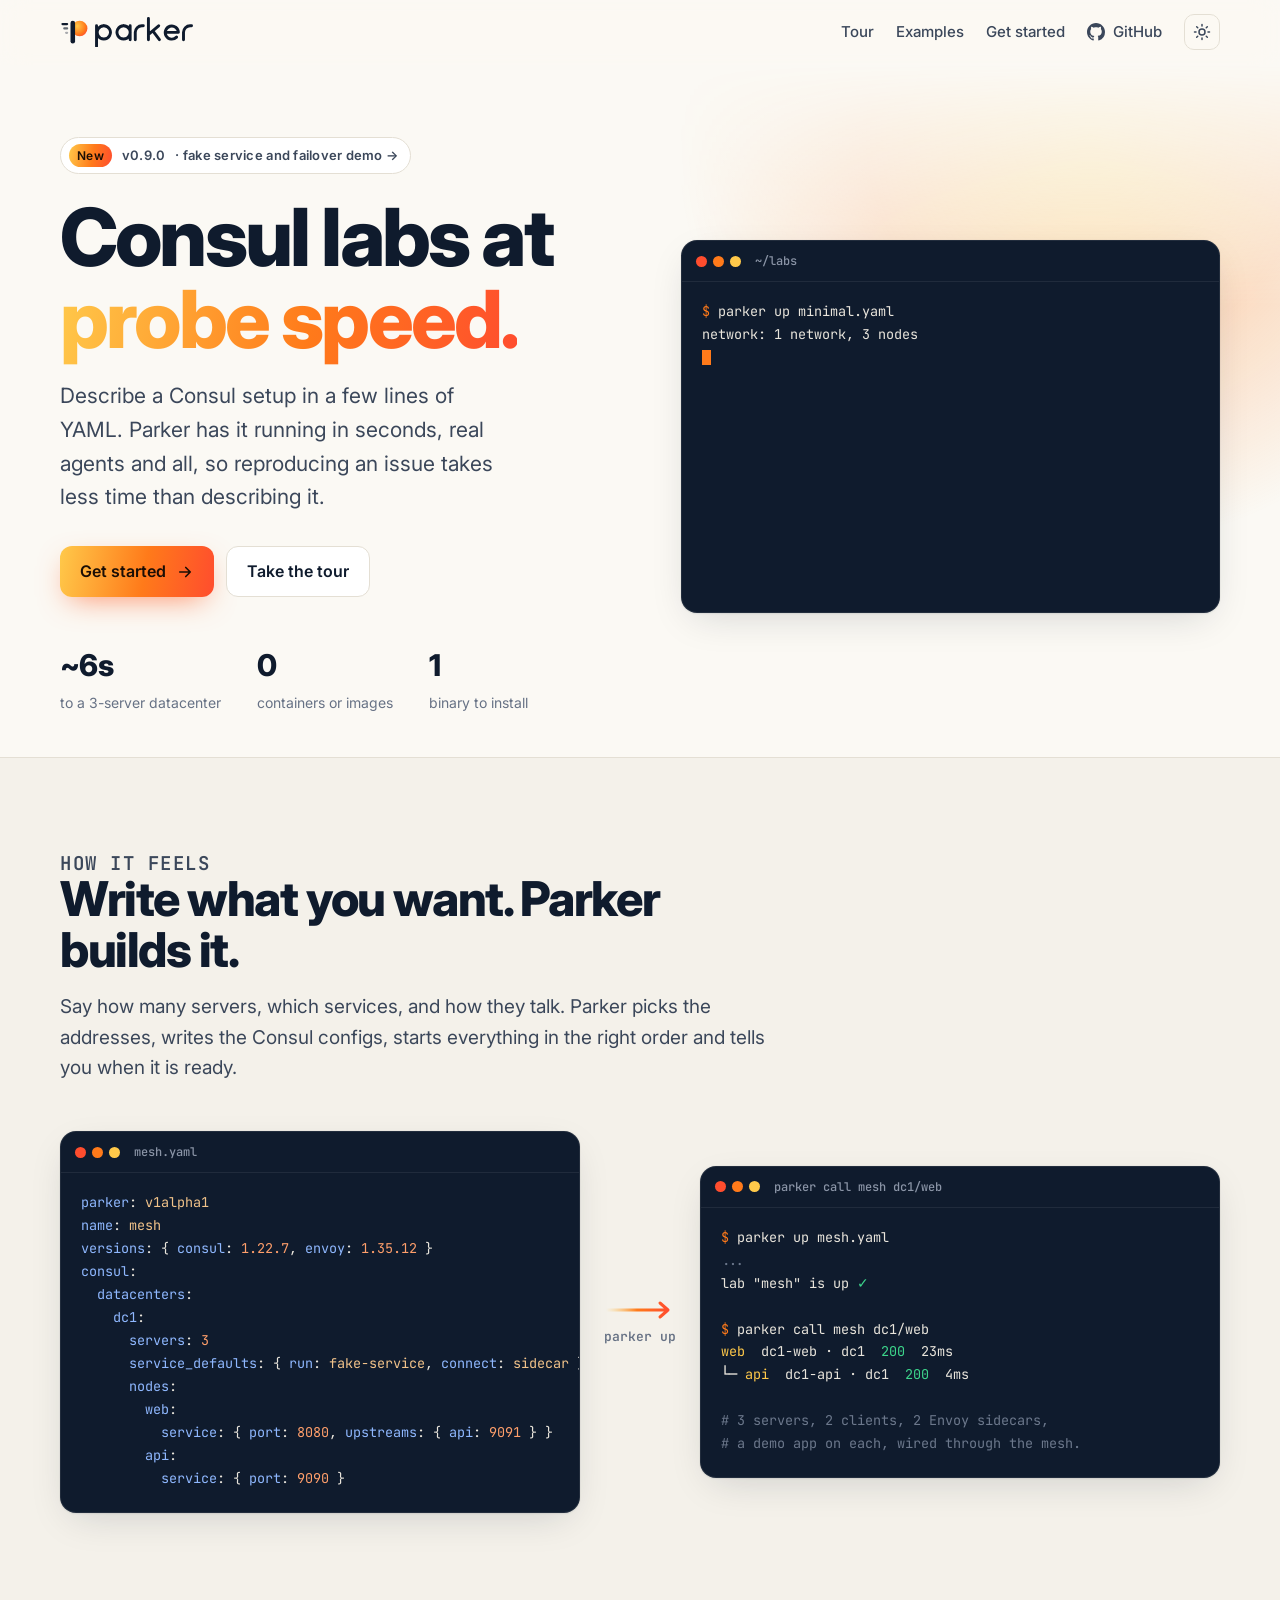
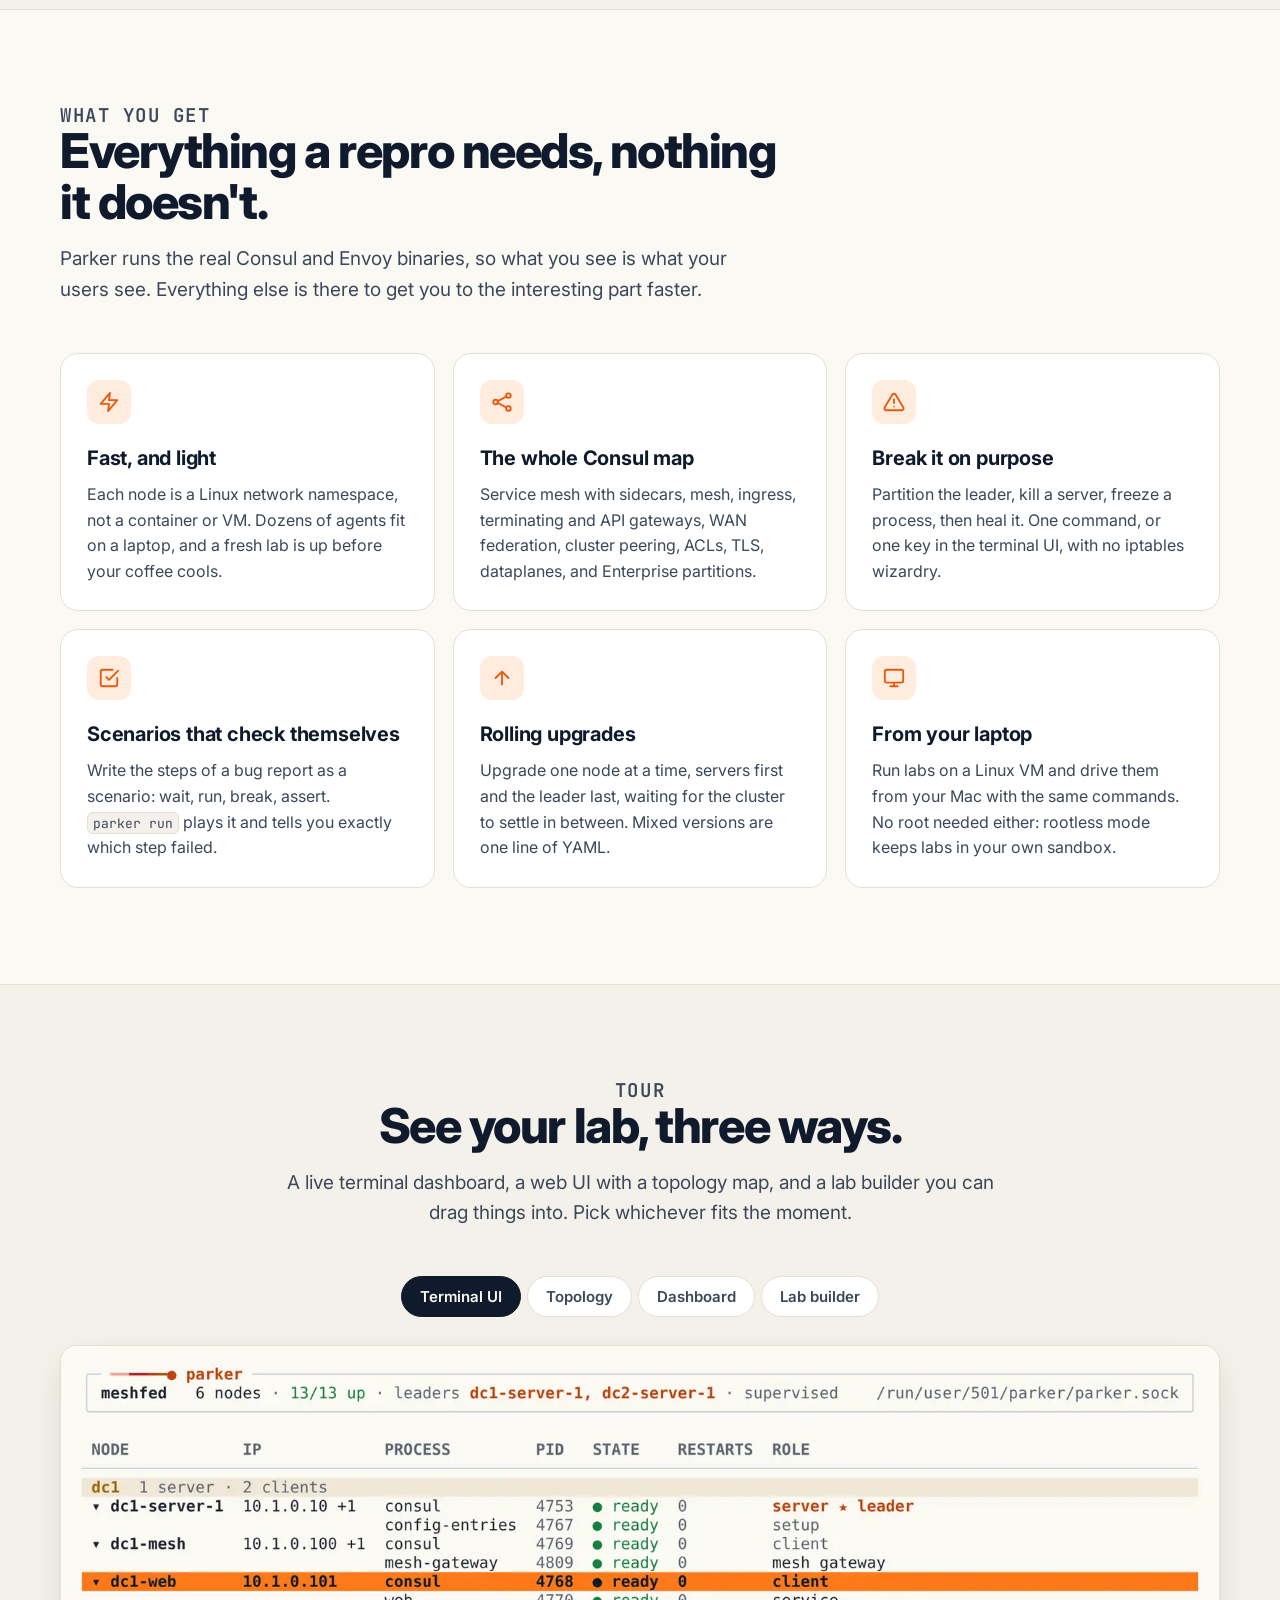
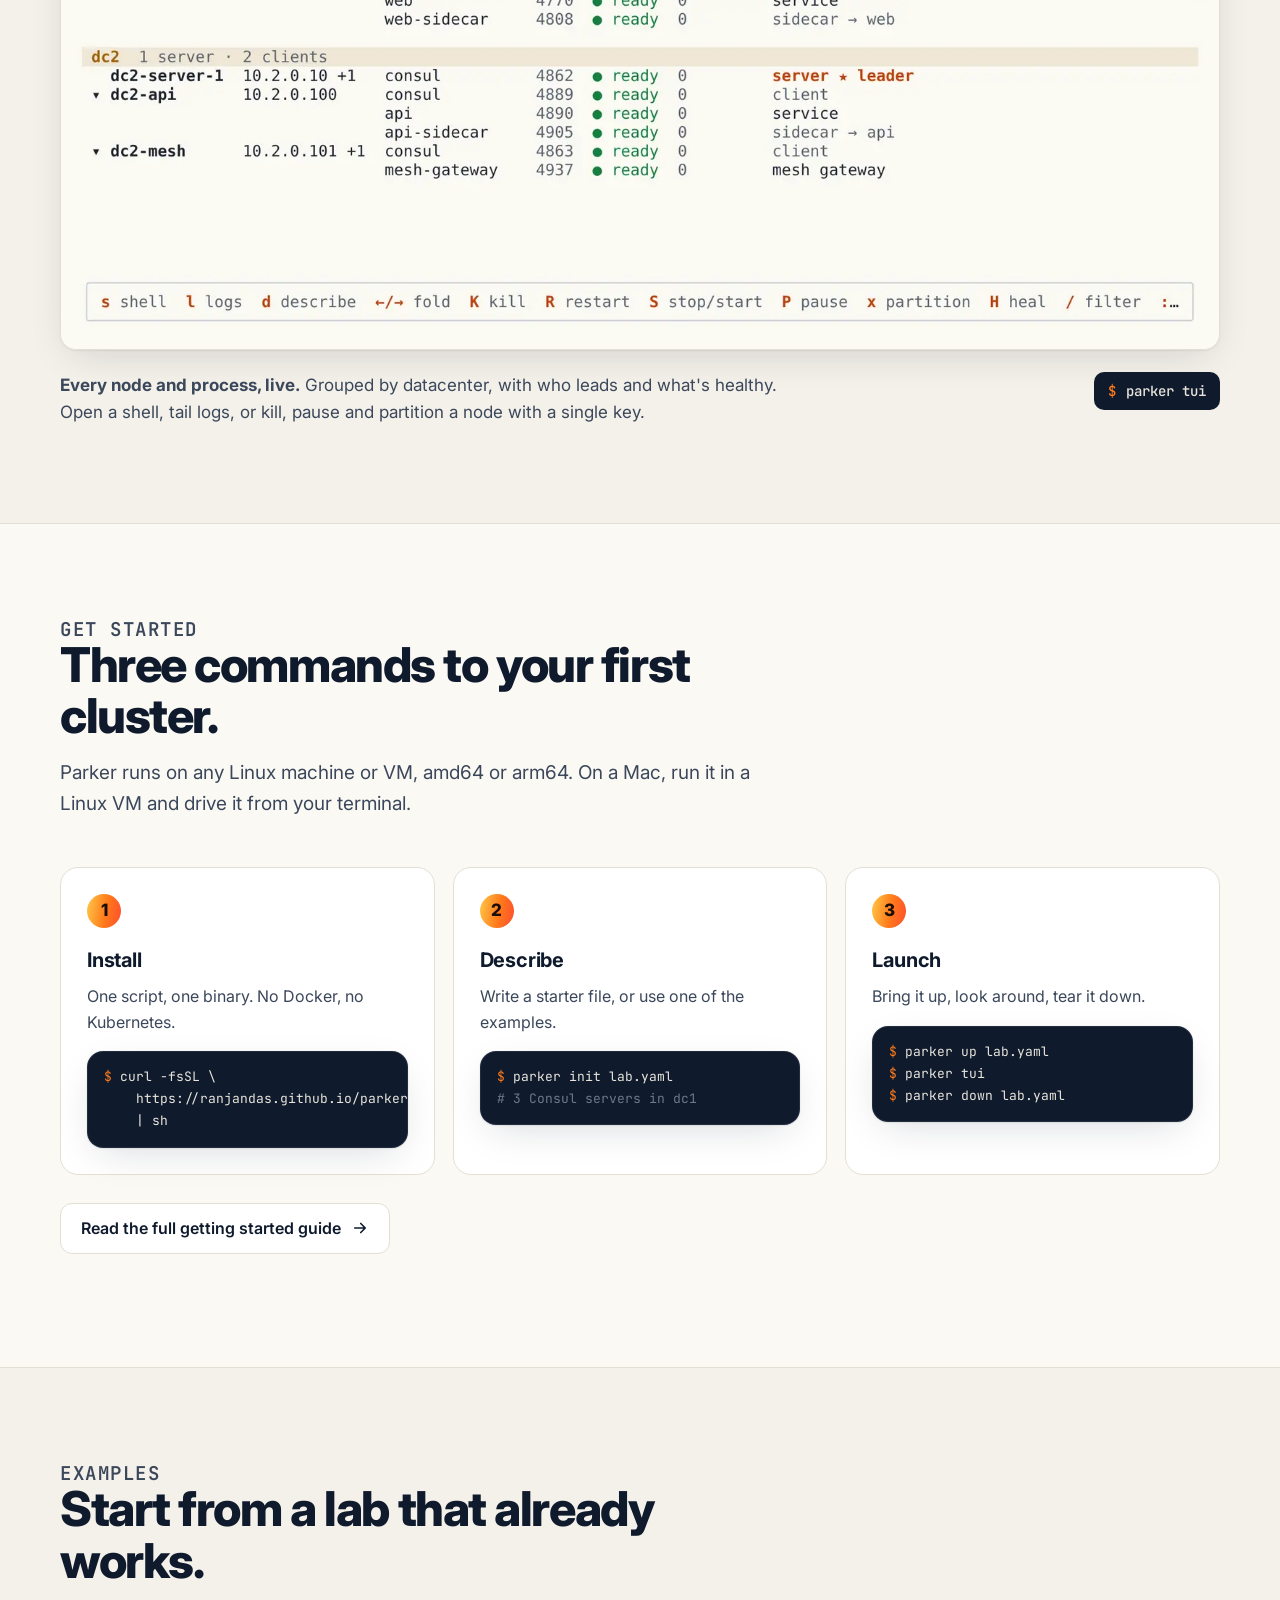
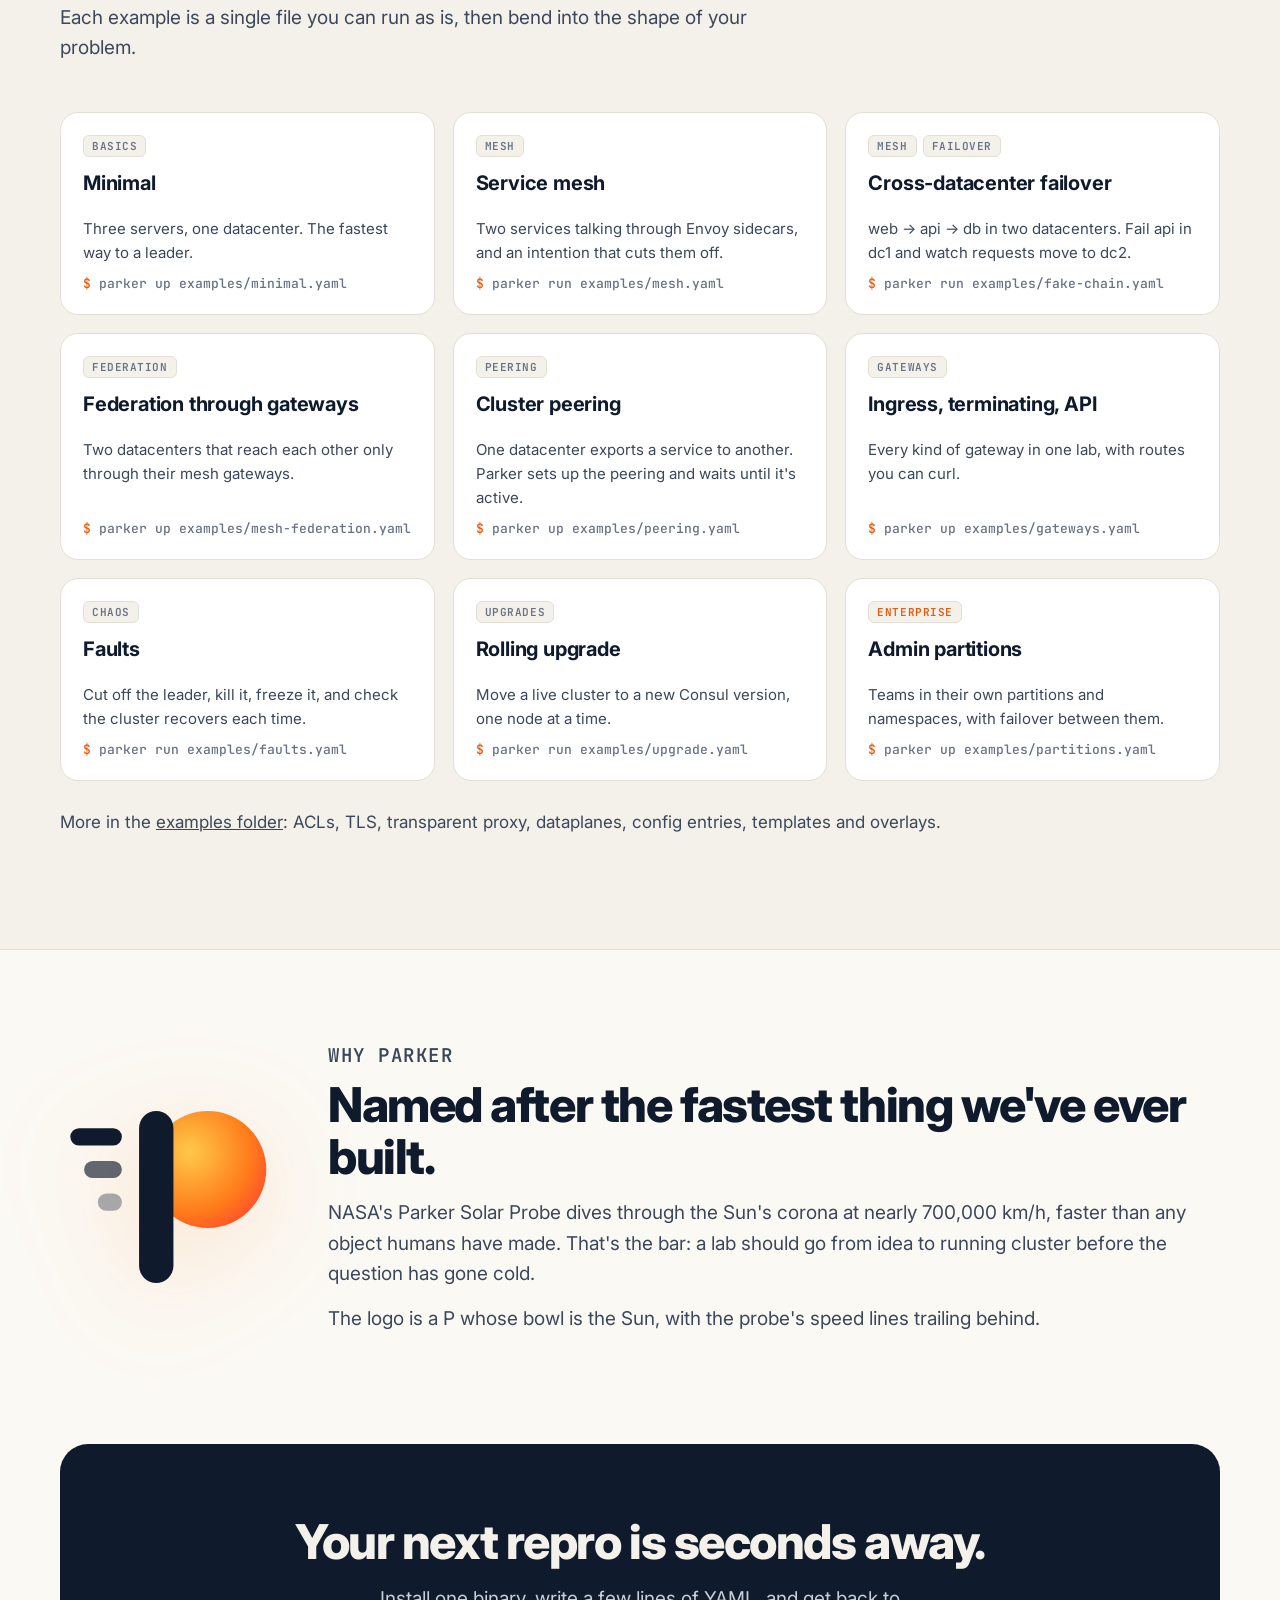
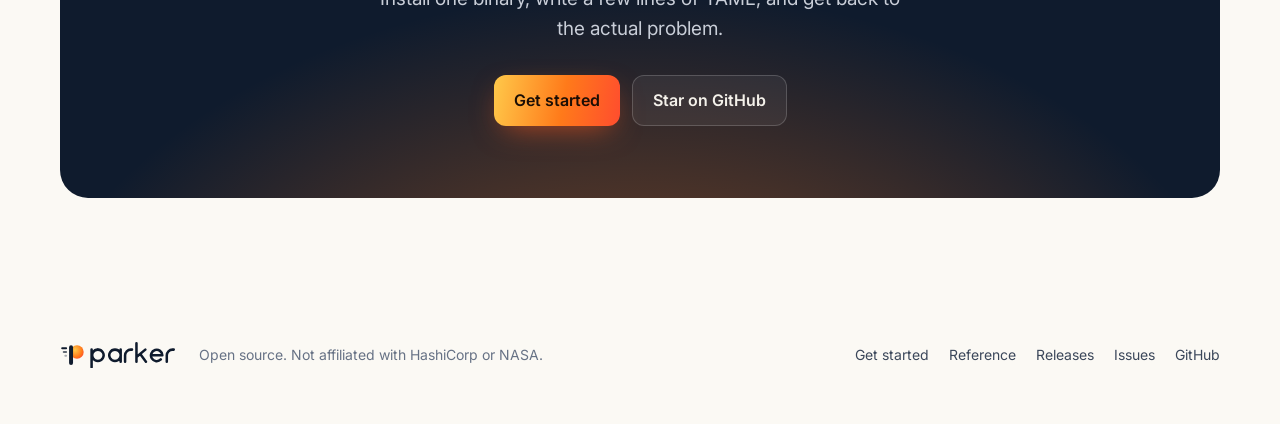
==== site/index.html @ 088e2bfc "Website on GitHub Pages, with an install script site/ is a static, user-facing website for ranjandas" ====
<!doctype html>
<html lang="en" class="no-js">
<head>
<meta charset="utf-8">
<meta name="viewport" content="width=device-width, initial-scale=1">
<title>Parker · Consul labs at probe speed</title>
<meta name="description" content="Parker turns a few lines of YAML into a running Consul cluster in seconds. No containers, no images: real Consul agents in Linux network namespaces.">
<meta name="theme-color" content="#0F1B2D">
<link rel="icon" href="assets/logo/favicon.svg" type="image/svg+xml">
<link rel="icon" href="assets/logo/favicon.ico" sizes="any">
<link rel="apple-touch-icon" href="assets/logo/parker-icon-180.png">
<meta property="og:title" content="Parker · Consul labs at probe speed">
<meta property="og:description" content="A few lines of YAML to a running Consul cluster in seconds. Break it, script it, look inside it.">
<meta property="og:image" content="https://ranjandas.github.io/parker/assets/og.png">
<meta property="og:url" content="https://ranjandas.github.io/parker/">
<meta name="twitter:card" content="summary_large_image">
<script>try{var t=localStorage.getItem('parker-theme');if(t)document.documentElement.dataset.theme=t}catch(e){}</script>
<link rel="preconnect" href="https://fonts.googleapis.com">
<link rel="preconnect" href="https://fonts.gstatic.com" crossorigin>
<link rel="stylesheet" href="https://fonts.googleapis.com/css2?family=Inter:wght@400;500;600;700;800&family=JetBrains+Mono:wght@400;500;600&display=swap">
<link rel="stylesheet" href="assets/style.css">
</head>
<body>

<header class="nav">
  <div class="wrap">
    <a class="brand" href="./" aria-label="Parker home">
      <img class="logo-light" src="assets/logo/parker-logo-light.svg" alt="Parker" width="120" height="30">
      <img class="logo-dark" src="assets/logo/parker-logo-dark.svg" alt="" width="120" height="30">
    </a>
    <nav class="nav-links" aria-label="Main">
      <a class="hide-sm" href="#tour">Tour</a>
      <a class="hide-sm" href="#examples">Examples</a>
      <a href="start.html">Get started</a>
      <a class="gh-link" href="https://github.com/Ranjandas/parker" aria-label="Parker on GitHub">
        <svg viewBox="0 0 16 16" fill="currentColor" aria-hidden="true"><path d="M8 0C3.58 0 0 3.58 0 8c0 3.54 2.29 6.53 5.47 7.59.4.07.55-.17.55-.38 0-.19-.01-.82-.01-1.49-2.01.37-2.53-.49-2.69-.94-.09-.23-.48-.94-.82-1.13-.28-.15-.68-.52-.01-.53.63-.01 1.08.58 1.23.82.72 1.21 1.87.87 2.33.66.07-.52.28-.87.51-1.07-1.78-.2-3.64-.89-3.64-3.95 0-.87.31-1.59.82-2.15-.08-.2-.36-1.02.08-2.12 0 0 .67-.21 2.2.82.64-.18 1.32-.27 2-.27.68 0 1.36.09 2 .27 1.53-1.04 2.2-.82 2.2-.82.44 1.1.16 1.92.08 2.12.51.56.82 1.27.82 2.15 0 3.07-1.87 3.75-3.65 3.95.29.25.54.73.54 1.48 0 1.07-.01 1.93-.01 2.2 0 .21.15.46.55.38A8.013 8.013 0 0016 8c0-4.42-3.58-8-8-8z"/></svg>
        <span class="hide-sm">GitHub</span>
      </a>
      <button class="icon-btn" id="theme" type="button" aria-label="Switch light or dark theme">
        <svg viewBox="0 0 24 24" fill="none" stroke="currentColor" stroke-width="2" stroke-linecap="round" aria-hidden="true"><circle cx="12" cy="12" r="4"/><path d="M12 2v2M12 20v2M4.9 4.9l1.4 1.4M17.7 17.7l1.4 1.4M2 12h2M20 12h2M4.9 19.1l1.4-1.4M17.7 6.3l1.4-1.4"/></svg>
      </button>
    </nav>
  </div>
</header>

<main>
  <!-- ============ hero ============ -->
  <section class="hero">
    <div class="speed" aria-hidden="true"><i></i><i></i><i></i><i></i></div>
    <div class="wrap hero-grid">
      <div>
        <a class="eyebrow" href="https://github.com/Ranjandas/parker/releases/latest">
          <span class="pill">New</span> <span data-version="tag">v0.9.0</span> · fake service and failover demo →
        </a>
        <h1>Consul labs at <span class="sun-text">probe&nbsp;speed.</span></h1>
        <p class="lede">Describe a Consul setup in a few lines of YAML. Parker has it running in seconds, real agents and all, so reproducing an issue takes less time than describing it.</p>
        <div class="cta">
          <a class="btn btn-sun" href="start.html">Get started
            <svg viewBox="0 0 24 24" fill="none" stroke="currentColor" stroke-width="2.2" stroke-linecap="round" stroke-linejoin="round" aria-hidden="true"><path d="M5 12h14M13 6l6 6-6 6"/></svg>
          </a>
          <a class="btn" href="#tour">Take the tour</a>
        </div>
        <div class="stats">
          <div class="stat"><b>~6s</b><span>to a 3-server datacenter</span></div>
          <div class="stat"><b>0</b><span>containers or images</span></div>
          <div class="stat"><b>1</b><span>binary to install</span></div>
        </div>
      </div>
      <div class="term hero-term" id="hero-term" role="img" aria-label="A terminal: parker up brings a three-server Consul datacenter up in 5.6 seconds, then consul members lists the three servers as alive.">
        <div class="term-bar"><span class="dots"><i></i><i></i><i></i></span>~/labs</div>
        <pre><span class="p">$ </span><span class="cursor"></span></pre>
      </div>
    </div>
  </section>

  <!-- ============ yaml -> cluster ============ -->
  <section class="section-alt" id="how">
    <div class="wrap">
      <div class="section-head reveal">
        <p class="kicker">How it feels</p>
        <h2>Write what you want. Parker builds it.</h2>
        <p>Say how many servers, which services, and how they talk. Parker picks the addresses, writes the Consul configs, starts everything in the right order and tells you when it is ready.</p>
      </div>
      <div class="flow reveal">
        <div class="term">
          <div class="term-bar"><span class="dots"><i></i><i></i><i></i></span>mesh.yaml</div>
<pre><span class="k">parker</span>: <span class="s">v1alpha1</span>
<span class="k">name</span>: <span class="s">mesh</span>
<span class="k">versions</span>: { <span class="k">consul</span>: <span class="n">1.22.7</span>, <span class="k">envoy</span>: <span class="n">1.35.12</span> }
<span class="k">consul</span>:
  <span class="k">datacenters</span>:
    <span class="k">dc1</span>:
      <span class="k">servers</span>: <span class="n">3</span>
      <span class="k">service_defaults</span>: { <span class="k">run</span>: <span class="s">fake-service</span>, <span class="k">connect</span>: <span class="s">sidecar</span> }
      <span class="k">nodes</span>:
        <span class="k">web</span>:
          <span class="k">service</span>: { <span class="k">port</span>: <span class="n">8080</span>, <span class="k">upstreams</span>: { <span class="k">api</span>: <span class="n">9091</span> } }
        <span class="k">api</span>:
          <span class="k">service</span>: { <span class="k">port</span>: <span class="n">9090</span> }</pre>
        </div>
        <div class="arrow" aria-hidden="true">
          <svg viewBox="0 0 72 24" fill="none"><defs><linearGradient id="g" x1="0" x2="1"><stop offset="0" stop-color="#FFC94A" stop-opacity="0"/><stop offset=".5" stop-color="#FF7A1A"/><stop offset="1" stop-color="#FF4D2E"/></linearGradient></defs><path d="M2 12h62M56 5l8 7-8 7" stroke="url(#g)" stroke-width="3" stroke-linecap="round" stroke-linejoin="round"/></svg>
          parker up
        </div>
        <div class="term">
          <div class="term-bar"><span class="dots"><i></i><i></i><i></i></span>parker call mesh dc1/web</div>
<pre><span class="p">$ </span>parker up mesh.yaml
<span class="c">...</span>
lab "mesh" is up <span class="ok">✓</span>

<span class="p">$ </span>parker call mesh dc1/web
<span class="hl">web</span>  dc1-web · dc1  <span class="ok">200</span>  23ms
└─ <span class="hl">api</span>  dc1-api · dc1  <span class="ok">200</span>  4ms

<span class="c"># 3 servers, 2 clients, 2 Envoy sidecars,</span>
<span class="c"># a demo app on each, wired through the mesh.</span></pre>
        </div>
      </div>
    </div>
  </section>

  <!-- ============ features ============ -->
  <section id="features">
    <div class="wrap">
      <div class="section-head reveal">
        <p class="kicker">What you get</p>
        <h2>Everything a repro needs, nothing it doesn't.</h2>
        <p>Parker runs the real Consul and Envoy binaries, so what you see is what your users see. Everything else is there to get you to the interesting part faster.</p>
      </div>
      <div class="features">
        <div class="card reveal">
          <div class="ico"><svg viewBox="0 0 24 24" fill="none" stroke="currentColor" stroke-width="2" stroke-linecap="round" stroke-linejoin="round"><path d="M13 2 3 14h9l-1 8 10-12h-9l1-8z"/></svg></div>
          <h3>Fast, and light</h3>
          <p>Each node is a Linux network namespace, not a container or VM. Dozens of agents fit on a laptop, and a fresh lab is up before your coffee cools.</p>
        </div>
        <div class="card reveal">
          <div class="ico"><svg viewBox="0 0 24 24" fill="none" stroke="currentColor" stroke-width="2" stroke-linecap="round" stroke-linejoin="round"><circle cx="5" cy="12" r="2.5"/><circle cx="19" cy="5" r="2.5"/><circle cx="19" cy="19" r="2.5"/><path d="M7.3 11 16.7 6M7.3 13l9.4 5"/></svg></div>
          <h3>The whole Consul map</h3>
          <p>Service mesh with sidecars, mesh, ingress, terminating and API gateways, WAN federation, cluster peering, ACLs, TLS, dataplanes, and Enterprise partitions.</p>
        </div>
        <div class="card reveal">
          <div class="ico"><svg viewBox="0 0 24 24" fill="none" stroke="currentColor" stroke-width="2" stroke-linecap="round" stroke-linejoin="round"><path d="M10.3 3.9 1.8 18a2 2 0 0 0 1.7 3h17a2 2 0 0 0 1.7-3L13.7 3.9a2 2 0 0 0-3.4 0zM12 9v4M12 17h.01"/></svg></div>
          <h3>Break it on purpose</h3>
          <p>Partition the leader, kill a server, freeze a process, then heal it. One command, or one key in the terminal UI, with no iptables wizardry.</p>
        </div>
        <div class="card reveal">
          <div class="ico"><svg viewBox="0 0 24 24" fill="none" stroke="currentColor" stroke-width="2" stroke-linecap="round" stroke-linejoin="round"><path d="M9 11l3 3L22 4"/><path d="M21 12v7a2 2 0 0 1-2 2H5a2 2 0 0 1-2-2V5a2 2 0 0 1 2-2h11"/></svg></div>
          <h3>Scenarios that check themselves</h3>
          <p>Write the steps of a bug report as a scenario: wait, run, break, assert. <code>parker run</code> plays it and tells you exactly which step failed.</p>
        </div>
        <div class="card reveal">
          <div class="ico"><svg viewBox="0 0 24 24" fill="none" stroke="currentColor" stroke-width="2" stroke-linecap="round" stroke-linejoin="round"><path d="M12 19V5M5 12l7-7 7 7"/></svg></div>
          <h3>Rolling upgrades</h3>
          <p>Upgrade one node at a time, servers first and the leader last, waiting for the cluster to settle in between. Mixed versions are one line of YAML.</p>
        </div>
        <div class="card reveal">
          <div class="ico"><svg viewBox="0 0 24 24" fill="none" stroke="currentColor" stroke-width="2" stroke-linecap="round" stroke-linejoin="round"><rect x="2" y="3" width="20" height="14" rx="2"/><path d="M8 21h8M12 17v4"/></svg></div>
          <h3>From your laptop</h3>
          <p>Run labs on a Linux VM and drive them from your Mac with the same commands. No root needed either: rootless mode keeps labs in your own sandbox.</p>
        </div>
      </div>
    </div>
  </section>

  <!-- ============ tour ============ -->
  <section class="section-alt" id="tour">
    <div class="wrap">
      <div class="section-head center reveal">
        <p class="kicker">Tour</p>
        <h2>See your lab, three ways.</h2>
        <p>A live terminal dashboard, a web UI with a topology map, and a lab builder you can drag things into. Pick whichever fits the moment.</p>
      </div>
      <div class="tabs" role="tablist" aria-label="Parker interfaces">
        <button class="tab" role="tab" id="t-tui" aria-controls="p-tui" aria-selected="true">Terminal UI</button>
        <button class="tab" role="tab" id="t-topo" aria-controls="p-topo" aria-selected="false" tabindex="-1">Topology</button>
        <button class="tab" role="tab" id="t-dash" aria-controls="p-dash" aria-selected="false" tabindex="-1">Dashboard</button>
        <button class="tab" role="tab" id="t-build" aria-controls="p-build" aria-selected="false" tabindex="-1">Lab builder</button>
      </div>

      <div class="shot-panel" id="p-tui" role="tabpanel" aria-labelledby="t-tui">
        <div class="shot theme-swap">
          <img class="on-light" src="assets/img/tui-light.webp" alt="Parker's terminal UI listing two datacenters, every node and process ready, with the leaders marked" width="1600" height="833" loading="lazy">
          <img class="on-dark" src="assets/img/tui-dark.webp" alt="Parker's terminal UI listing two datacenters, every node and process ready, with the leaders marked" width="1600" height="833" loading="lazy">
        </div>
        <div class="shot-caption">
          <p><strong>Every node and process, live.</strong> Grouped by datacenter, with who leads and what's healthy. Open a shell, tail logs, or kill, pause and partition a node with a single key.</p>
          <span class="cmd"><span class="p">$</span> parker tui</span>
        </div>
      </div>

      <div class="shot-panel" id="p-topo" role="tabpanel" aria-labelledby="t-topo" hidden>
        <div class="shot theme-swap">
          <img class="on-light" src="assets/img/topology-light.webp" alt="The web UI topology view: two federated datacenters, with a failing sidecar in dc2 turning the path from web to api red" width="1600" height="1000" loading="lazy">
          <img class="on-dark" src="assets/img/topology-dark.webp" alt="The web UI topology view: two federated datacenters, with a failing sidecar in dc2 turning the path from web to api red" width="1600" height="1000" loading="lazy">
        </div>
        <div class="shot-caption">
          <p><strong>The architecture, drawn for you.</strong> Datacenters, gateways and which service calls which. When something fails, the paths through it turn red and say why. Click a node to open its Consul UI or app.</p>
          <span class="cmd"><span class="p">$</span> parker ui</span>
        </div>
      </div>

      <div class="shot-panel" id="p-dash" role="tabpanel" aria-labelledby="t-dash" hidden>
        <div class="shot">
          <img src="assets/img/overview-dark.webp" alt="The web UI dashboard: 13 of 13 processes ready across 6 nodes in 2 datacenters, with leaders and a node table" width="1600" height="1000" loading="lazy">
        </div>
        <div class="shot-caption">
          <p><strong>Health at a glance.</strong> Ready counts, leaders, restarts and Consul health for every node, plus logs, scenarios and fault buttons. Works the same against a lab on a remote VM.</p>
          <span class="cmd"><span class="p">$</span> parker ui</span>
        </div>
      </div>

      <div class="shot-panel" id="p-build" role="tabpanel" aria-labelledby="t-build" hidden>
        <div class="shot theme-swap">
          <img class="on-light" src="assets/img/builder-light.webp" alt="The lab builder: a palette of Consul parts, two datacenters on a canvas, and the YAML it writes next to it" width="1600" height="1000" loading="lazy">
          <img class="on-dark" src="assets/img/builder-dark.webp" alt="The lab builder: a palette of Consul parts, two datacenters on a canvas, and the YAML it writes next to it" width="1600" height="1000" loading="lazy">
        </div>
        <div class="shot-caption">
          <p><strong>Draw it instead.</strong> Drag in datacenters, services and gateways, link what calls what, and watch the YAML write itself. Open an existing file, edit on the canvas, and hit Run.</p>
          <span class="cmd"><span class="p">$</span> parker ui → Build</span>
        </div>
      </div>
    </div>
  </section>

  <!-- ============ get started ============ -->
  <section id="start">
    <div class="wrap">
      <div class="section-head reveal">
        <p class="kicker">Get started</p>
        <h2>Three commands to your first cluster.</h2>
        <p>Parker runs on any Linux machine or VM, amd64 or arm64. On a Mac, run it in a Linux VM and drive it from your terminal.</p>
      </div>
      <div class="steps">
        <div class="step reveal">
          <h3>Install</h3>
          <p>One script, one binary. No Docker, no Kubernetes.</p>
          <div class="term code"><pre><span class="p">$ </span>curl -fsSL \
    https://ranjandas.github.io/parker/install.sh \
    | sh</pre></div>
        </div>
        <div class="step reveal">
          <h3>Describe</h3>
          <p>Write a starter file, or use one of the examples.</p>
          <div class="term code"><pre><span class="p">$ </span>parker init lab.yaml
<span class="c"># 3 Consul servers in dc1</span></pre></div>
        </div>
        <div class="step reveal">
          <h3>Launch</h3>
          <p>Bring it up, look around, tear it down.</p>
          <div class="term code"><pre><span class="p">$ </span>parker up lab.yaml
<span class="p">$ </span>parker tui
<span class="p">$ </span>parker down lab.yaml</pre></div>
        </div>
      </div>
      <p class="reveal" style="margin-top:28px"><a class="btn" href="start.html">Read the full getting started guide
        <svg viewBox="0 0 24 24" fill="none" stroke="currentColor" stroke-width="2.2" stroke-linecap="round" stroke-linejoin="round" aria-hidden="true"><path d="M5 12h14M13 6l6 6-6 6"/></svg></a></p>
    </div>
  </section>

  <!-- ============ examples ============ -->
  <section class="section-alt" id="examples">
    <div class="wrap">
      <div class="section-head reveal">
        <p class="kicker">Examples</p>
        <h2>Start from a lab that already works.</h2>
        <p>Each example is a single file you can run as is, then bend into the shape of your problem.</p>
      </div>
      <div class="examples">
        <a class="ex reveal" href="https://github.com/Ranjandas/parker/blob/main/examples/minimal.yaml">
          <div class="tags"><span class="tag">basics</span></div>
          <h3>Minimal</h3>
          <p>Three servers, one datacenter. The fastest way to a leader.</p>
          <span class="run"><b>$</b> parker up examples/minimal.yaml</span>
        </a>
        <a class="ex reveal" href="https://github.com/Ranjandas/parker/blob/main/examples/mesh.yaml">
          <div class="tags"><span class="tag">mesh</span></div>
          <h3>Service mesh</h3>
          <p>Two services talking through Envoy sidecars, and an intention that cuts them off.</p>
          <span class="run"><b>$</b> parker run examples/mesh.yaml</span>
        </a>
        <a class="ex reveal" href="https://github.com/Ranjandas/parker/blob/main/examples/fake-chain.yaml">
          <div class="tags"><span class="tag">mesh</span><span class="tag">failover</span></div>
          <h3>Cross-datacenter failover</h3>
          <p>web → api → db in two datacenters. Fail api in dc1 and watch requests move to dc2.</p>
          <span class="run"><b>$</b> parker run examples/fake-chain.yaml</span>
        </a>
        <a class="ex reveal" href="https://github.com/Ranjandas/parker/blob/main/examples/mesh-federation.yaml">
          <div class="tags"><span class="tag">federation</span></div>
          <h3>Federation through gateways</h3>
          <p>Two datacenters that reach each other only through their mesh gateways.</p>
          <span class="run"><b>$</b> parker up examples/mesh-federation.yaml</span>
        </a>
        <a class="ex reveal" href="https://github.com/Ranjandas/parker/blob/main/examples/peering.yaml">
          <div class="tags"><span class="tag">peering</span></div>
          <h3>Cluster peering</h3>
          <p>One datacenter exports a service to another. Parker sets up the peering and waits until it's active.</p>
          <span class="run"><b>$</b> parker up examples/peering.yaml</span>
        </a>
        <a class="ex reveal" href="https://github.com/Ranjandas/parker/blob/main/examples/gateways.yaml">
          <div class="tags"><span class="tag">gateways</span></div>
          <h3>Ingress, terminating, API</h3>
          <p>Every kind of gateway in one lab, with routes you can curl.</p>
          <span class="run"><b>$</b> parker up examples/gateways.yaml</span>
        </a>
        <a class="ex reveal" href="https://github.com/Ranjandas/parker/blob/main/examples/faults.yaml">
          <div class="tags"><span class="tag">chaos</span></div>
          <h3>Faults</h3>
          <p>Cut off the leader, kill it, freeze it, and check the cluster recovers each time.</p>
          <span class="run"><b>$</b> parker run examples/faults.yaml</span>
        </a>
        <a class="ex reveal" href="https://github.com/Ranjandas/parker/blob/main/examples/upgrade.yaml">
          <div class="tags"><span class="tag">upgrades</span></div>
          <h3>Rolling upgrade</h3>
          <p>Move a live cluster to a new Consul version, one node at a time.</p>
          <span class="run"><b>$</b> parker run examples/upgrade.yaml</span>
        </a>
        <a class="ex reveal" href="https://github.com/Ranjandas/parker/blob/main/examples/partitions.yaml">
          <div class="tags"><span class="tag ent">enterprise</span></div>
          <h3>Admin partitions</h3>
          <p>Teams in their own partitions and namespaces, with failover between them.</p>
          <span class="run"><b>$</b> parker up examples/partitions.yaml</span>
        </a>
      </div>
      <p class="reveal" style="margin-top:28px;color:var(--ink-2)">More in the <a href="https://github.com/Ranjandas/parker/tree/main/examples">examples folder</a>: ACLs, TLS, transparent proxy, dataplanes, config entries, templates and overlays.</p>
    </div>
  </section>

  <!-- ============ name ============ -->
  <section id="name">
    <div class="wrap story reveal">
      <img src="assets/logo/parker-mark.svg" alt="The Parker mark: a P whose bowl is the sun, with speed lines trailing off it" width="220" height="220">
      <div>
        <p class="kicker">Why Parker</p>
        <h2>Named after the fastest thing we've ever built.</h2>
        <p>NASA's Parker Solar Probe dives through the Sun's corona at nearly 700,000 km/h, faster than any object humans have made. That's the bar: a lab should go from idea to running cluster before the question has gone cold.</p>
        <p>The logo is a P whose bowl is the Sun, with the probe's speed lines trailing behind.</p>
      </div>
    </div>
  </section>

  <!-- ============ final cta ============ -->
  <section style="padding-top:0">
    <div class="wrap">
      <div class="final reveal">
        <h2>Your next repro is seconds away.</h2>
        <p>Install one binary, write a few lines of YAML, and get back to the actual problem.</p>
        <div class="cta">
          <a class="btn btn-sun" href="start.html">Get started</a>
          <a class="btn" href="https://github.com/Ranjandas/parker">Star on GitHub</a>
        </div>
      </div>
    </div>
  </section>
</main>

<footer>
  <div class="wrap">
    <img src="assets/logo/parker-logo.svg" alt="Parker" width="104" height="26">
    <span>Open source. Not affiliated with HashiCorp or NASA.</span>
    <div class="links">
      <a href="start.html">Get started</a>
      <a href="https://github.com/Ranjandas/parker#readme">Reference</a>
      <a href="https://github.com/Ranjandas/parker/releases">Releases</a>
      <a href="https://github.com/Ranjandas/parker/issues">Issues</a>
      <a href="https://github.com/Ranjandas/parker">GitHub</a>
    </div>
  </div>
</footer>

<script src="assets/site.js"></script>
</body>
</html>
---- site/assets/style.css ----
/* Parker website. Brand: ink #0F1B2D / #F4F1EA, sun #FFC94A -> #FF7A1A -> #FF4D2E. */
:root {
  --sun-1: #FFC94A;
  --sun-2: #FF7A1A;
  --sun-3: #FF4D2E;
  --sun: linear-gradient(100deg, var(--sun-1), var(--sun-2) 55%, var(--sun-3));

  --bg: #FBF9F4;
  --bg-2: #F4F1EA;
  --panel: #FFFFFF;
  --ink: #0F1B2D;
  --ink-2: #3B475A;
  --muted: #677285;
  --line: #E4DFD4;
  --accent: #E8590C;
  --ok: #1F9D55;
  --code-bg: #0F1B2D;
  --code-ink: #E9E5DC;
  --shadow: 0 1px 2px rgba(15, 27, 45, .06), 0 12px 40px -12px rgba(15, 27, 45, .18);
  --glow: rgba(255, 122, 26, .16);
  color-scheme: light;
}
@media (prefers-color-scheme: dark) {
  :root:not([data-theme="light"]) {
    --bg: #070D18;
    --bg-2: #0B1322;
    --panel: #0F1A2C;
    --ink: #F4F1EA;
    --ink-2: #C9CED8;
    --muted: #8A94A6;
    --line: #1E2A3F;
    --accent: #FF8A3D;
    --ok: #3DD68C;
    --code-bg: #0A1220;
    --shadow: 0 1px 2px rgba(0, 0, 0, .3), 0 20px 60px -20px rgba(0, 0, 0, .7);
    --glow: rgba(255, 122, 26, .22);
    color-scheme: dark;
  }
}
:root[data-theme="dark"] {
  --bg: #070D18;
  --bg-2: #0B1322;
  --panel: #0F1A2C;
  --ink: #F4F1EA;
  --ink-2: #C9CED8;
  --muted: #8A94A6;
  --line: #1E2A3F;
  --accent: #FF8A3D;
  --ok: #3DD68C;
  --code-bg: #0A1220;
  --shadow: 0 1px 2px rgba(0, 0, 0, .3), 0 20px 60px -20px rgba(0, 0, 0, .7);
  --glow: rgba(255, 122, 26, .22);
  color-scheme: dark;
}

* { box-sizing: border-box; }
html { scroll-behavior: smooth; -webkit-text-size-adjust: 100%; overflow-x: clip; }
@media (prefers-reduced-motion: reduce) { html { scroll-behavior: auto; } }
body {
  margin: 0;
  background: var(--bg);
  color: var(--ink);
  font: 400 17px/1.6 "Inter", system-ui, -apple-system, "Segoe UI", sans-serif;
  -webkit-font-smoothing: antialiased;
  overflow-x: clip;
}
img { max-width: 100%; display: block; }
a { color: inherit; }
code, pre, kbd { font-family: "JetBrains Mono", ui-monospace, SFMono-Regular, Menlo, monospace; }
:not(pre) > code {
  font-size: .86em; white-space: nowrap;
  padding: .12em .4em;
  border-radius: 6px;
  background: var(--bg-2);
  border: 1px solid var(--line);
}
::selection { background: rgba(255, 122, 26, .3); }

.wrap { width: min(1160px, 100% - 32px); margin-inline: auto; }
.narrow { width: min(780px, 100% - 32px); margin-inline: auto; }

/* ---------- nav ---------- */
.nav {
  position: sticky; top: 0; z-index: 50;
  backdrop-filter: saturate(160%) blur(14px);
  -webkit-backdrop-filter: saturate(160%) blur(14px);
  background: color-mix(in srgb, var(--bg) 78%, transparent);
  border-bottom: 1px solid transparent;
  transition: border-color .2s;
}
.nav.scrolled { border-bottom-color: var(--line); }
.nav .wrap { display: flex; align-items: center; gap: 24px; height: 64px; }
.brand { display: flex; align-items: center; text-decoration: none; }
.brand img { height: 30px; width: auto; }
.brand .logo-dark { display: none; }
:root[data-theme="dark"] .brand .logo-light { display: none; }
:root[data-theme="dark"] .brand .logo-dark { display: block; }
@media (prefers-color-scheme: dark) {
  :root:not([data-theme="light"]) .brand .logo-light { display: none; }
  :root:not([data-theme="light"]) .brand .logo-dark { display: block; }
}
.nav-links { display: flex; gap: 22px; margin-left: auto; align-items: center; }
.nav-links a { text-decoration: none; color: var(--ink-2); font-size: 15px; font-weight: 500; }
.nav-links a:hover, .nav-links a[aria-current] { color: var(--ink); }
.icon-btn {
  display: inline-grid; place-items: center;
  width: 36px; height: 36px; border-radius: 10px;
  border: 1px solid var(--line); background: transparent; color: var(--ink-2);
  cursor: pointer;
}
.icon-btn:hover { color: var(--ink); border-color: var(--muted); }
.icon-btn svg { width: 18px; height: 18px; }
.gh-link { display: inline-flex; align-items: center; gap: 8px; }
.gh-link svg { width: 18px; height: 18px; }
@media (max-width: 720px) {
  .nav-links .hide-sm { display: none; }
  .nav-links { gap: 14px; }
}

/* ---------- buttons ---------- */
.btn {
  display: inline-flex; align-items: center; gap: 10px;
  padding: 12px 20px; border-radius: 12px;
  font-weight: 600; font-size: 16px; text-decoration: none;
  border: 1px solid var(--line); color: var(--ink); background: var(--panel);
  transition: transform .15s, box-shadow .15s, border-color .15s;
}
.btn:hover { transform: translateY(-1px); border-color: var(--muted); }
.btn svg { width: 18px; height: 18px; }
.btn-sun {
  border: 0; color: #1B0E05;
  background: var(--sun);
  box-shadow: 0 10px 30px -10px rgba(255, 90, 30, .7);
}
.btn-sun:hover { box-shadow: 0 14px 34px -10px rgba(255, 90, 30, .85); }

/* ---------- hero ---------- */
.hero { position: relative; padding: 72px 0 40px; isolation: isolate; overflow: hidden; }
.hero::before {
  /* the sun, low on the horizon behind the hero */
  content: ""; position: absolute; z-index: -1;
  width: 900px; height: 900px; right: -260px; top: -380px;
  background: radial-gradient(circle, rgba(255, 201, 74, .38), rgba(255, 122, 26, .22) 35%, rgba(255, 77, 46, 0) 65%);
  pointer-events: none;
  -webkit-mask-image: linear-gradient(to bottom, transparent 380px, #000 620px);
  mask-image: linear-gradient(to bottom, transparent 380px, #000 620px);
}
.hero-grid { display: grid; grid-template-columns: 1.05fr 1fr; gap: 56px; align-items: center; }
@media (max-width: 960px) { .hero-grid { grid-template-columns: 1fr; gap: 40px; } }
.eyebrow {
  display: inline-flex; align-items: center; gap: 10px;
  font-size: 13px; font-weight: 600; letter-spacing: .02em;
  color: var(--ink-2);
  padding: 6px 12px 6px 8px; border-radius: 999px;
  border: 1px solid var(--line); background: var(--panel);
  text-decoration: none;
}
.eyebrow .pill { background: var(--sun); color: #1B0E05; border-radius: 999px; padding: 2px 8px; font-size: 12px; }
h1 {
  font-size: clamp(44px, 7vw, 80px); line-height: 1.02; letter-spacing: -.035em;
  margin: 22px 0 20px; font-weight: 800;
}
.sun-text {
  background: var(--sun); -webkit-background-clip: text; background-clip: text; color: transparent;
}
.lede { font-size: clamp(18px, 2.1vw, 21px); color: var(--ink-2); max-width: 34ch; margin: 0 0 32px; }
.cta { display: flex; gap: 12px; flex-wrap: wrap; }
.stats { display: flex; gap: 36px; margin-top: 44px; flex-wrap: wrap; }
@media (max-width: 520px) { .stats { display: grid; grid-template-columns: repeat(3, auto); gap: 18px; } .stat b { font-size: 26px; } .stat span { font-size: 13px; } }
.stat b { display: block; font-size: 30px; letter-spacing: -.02em; font-weight: 800; }
.stat span { color: var(--muted); font-size: 14px; }

/* speed lines, as in the logo */
.speed { position: absolute; inset: 0; z-index: -1; overflow: hidden; pointer-events: none; }
.speed i {
  position: absolute; height: 2px; border-radius: 2px; left: -30%;
  background: linear-gradient(90deg, transparent, var(--sun-2), var(--sun-1));
  opacity: .0; animation: streak 3.6s linear infinite;
}
.speed i:nth-child(1) { top: 22%; width: 180px; animation-delay: .2s; }
.speed i:nth-child(2) { top: 48%; width: 260px; animation-delay: 1.4s; }
.speed i:nth-child(3) { top: 71%; width: 140px; animation-delay: 2.3s; }
.speed i:nth-child(4) { top: 86%; width: 220px; animation-delay: 3.1s; }
@keyframes streak {
  0% { transform: translateX(0); opacity: 0; }
  10% { opacity: .55; }
  60% { opacity: .35; }
  100% { transform: translateX(170vw); opacity: 0; }
}
@media (prefers-reduced-motion: reduce) { .speed { display: none; } }

/* ---------- terminal ---------- */
.term {
  background: var(--code-bg); color: var(--code-ink);
  border-radius: 16px; border: 1px solid rgba(255, 255, 255, .08);
  box-shadow: var(--shadow), 0 0 0 1px rgba(0,0,0,.02);
  overflow: hidden; min-width: 0;
}
.term-bar {
  display: flex; align-items: center; gap: 8px; padding: 12px 14px;
  border-bottom: 1px solid rgba(255, 255, 255, .07);
  font: 500 12px "JetBrains Mono", monospace; color: #8A94A6;
}
.term-bar .dots { display: flex; gap: 6px; margin-right: 6px; }
.term-bar .dots i { width: 11px; height: 11px; border-radius: 50%; background: #2A3548; }
.term-bar .dots i:first-child { background: var(--sun-3); }
.term-bar .dots i:nth-child(2) { background: var(--sun-2); }
.term-bar .dots i:nth-child(3) { background: var(--sun-1); }
.term pre {
  margin: 0; padding: 18px 20px 22px; overflow-x: auto;
  font-size: 13.5px; line-height: 1.7; white-space: pre;
}
.term .p { color: var(--sun-2); user-select: none; }
.term .c { color: #6C788C; }
.term .ok { color: #3DD68C; }
.term .hl { color: var(--sun-1); }
.term .k { color: #8FB8FF; }
.term .s { color: #F2C38A; }
.term .n { color: #FF9F6B; }
.hero-term pre { min-height: 330px; }
.cursor { display: inline-block; width: .6em; height: 1.1em; vertical-align: -.2em; background: var(--sun-2); animation: blink 1s steps(1) infinite; }
@keyframes blink { 50% { opacity: 0; } }
.done-badge {
  display: inline-block; margin-left: 6px; padding: 0 8px; border-radius: 6px;
  background: var(--sun); color: #1B0E05; font-weight: 700;
}

/* ---------- sections ---------- */
section { padding: 96px 0; }
.section-alt { background: var(--bg-2); border-block: 1px solid var(--line); }
.kicker {
  font: 600 13px/1 "JetBrains Mono", monospace; letter-spacing: .08em; text-transform: uppercase;
  color: var(--accent); margin: 0 0 14px;
}
h2 { font-size: clamp(32px, 4.4vw, 48px); line-height: 1.08; letter-spacing: -.03em; margin: 0 0 16px; font-weight: 800; }
h3 { font-size: 20px; letter-spacing: -.01em; margin: 0 0 8px; }
.section-head { max-width: 720px; margin-bottom: 48px; }
.section-head p { color: var(--ink-2); font-size: 19px; margin: 0; }
.center { text-align: center; margin-inline: auto; }

/* yaml -> cluster */
.flow { display: grid; grid-template-columns: 1fr auto 1fr; gap: 24px; align-items: center; }
.flow .arrow { display: grid; place-items: center; gap: 6px; color: var(--muted); font: 600 13px "JetBrains Mono", monospace; }
.flow .arrow svg { width: 72px; height: 24px; }
@media (max-width: 900px) {
  .flow { grid-template-columns: 1fr; }
  .flow .arrow svg { transform: rotate(90deg); width: 40px; }
}

/* feature grid */
.features { display: grid; grid-template-columns: repeat(3, 1fr); gap: 18px; }
@media (max-width: 960px) { .features { grid-template-columns: repeat(2, 1fr); } }
@media (max-width: 620px) { .features { grid-template-columns: 1fr; } }
.card {
  background: var(--panel); border: 1px solid var(--line); border-radius: 18px;
  padding: 26px; position: relative; overflow: hidden;
}
.card p { color: var(--ink-2); margin: 0; font-size: 16px; }
.card .ico {
  width: 44px; height: 44px; border-radius: 12px; display: grid; place-items: center;
  background: color-mix(in srgb, var(--sun-2) 14%, transparent); color: var(--accent);
  margin-bottom: 18px;
}
.card .ico svg { width: 22px; height: 22px; }
.card code { font-size: 13px; }

/* screenshots tabs */
.tabs { display: flex; gap: 6px; flex-wrap: wrap; justify-content: center; margin-bottom: 28px; }
.tab {
  font: 600 15px "Inter", sans-serif; color: var(--ink-2);
  padding: 10px 18px; border-radius: 999px; border: 1px solid var(--line);
  background: var(--panel); cursor: pointer;
}
.tab[aria-selected="true"] { background: var(--ink); color: var(--bg); border-color: var(--ink); }
.shot-panel[hidden] { display: none; }
.shot {
  border-radius: 16px; overflow: hidden; border: 1px solid var(--line);
  box-shadow: var(--shadow); background: var(--panel);
}
.shot img { width: 100%; height: auto; }
.shot-caption { display: grid; grid-template-columns: 1fr auto; gap: 24px; align-items: start; margin-top: 22px; }
.shot-caption p { margin: 0; color: var(--ink-2); max-width: 68ch; }
@media (max-width: 720px) { .shot-caption { grid-template-columns: 1fr; gap: 12px; } }
.cmd {
  display: inline-flex; align-items: center; gap: 10px;
  font: 500 14px "JetBrains Mono", monospace;
  padding: 10px 14px; border-radius: 10px;
  background: var(--code-bg); color: var(--code-ink); white-space: nowrap;
}
.cmd .p { color: var(--sun-2); }
.theme-swap .on-dark { display: none; }
:root[data-theme="dark"] .theme-swap .on-dark { display: block; }
:root[data-theme="dark"] .theme-swap .on-light { display: none; }
@media (prefers-color-scheme: dark) {
  :root:not([data-theme="light"]) .theme-swap .on-dark { display: block; }
  :root:not([data-theme="light"]) .theme-swap .on-light { display: none; }
}

/* steps */
.steps { display: grid; grid-template-columns: repeat(3, 1fr); gap: 18px; counter-reset: step; }
@media (max-width: 900px) { .steps { grid-template-columns: 1fr; } }
.step { background: var(--panel); border: 1px solid var(--line); border-radius: 18px; padding: 26px; min-width: 0; }
.step::before {
  counter-increment: step; content: counter(step);
  display: grid; place-items: center; width: 34px; height: 34px; border-radius: 50%;
  background: var(--sun); color: #1B0E05; font-weight: 800; margin-bottom: 16px;
}
.step p { color: var(--ink-2); margin: 0 0 16px; font-size: 16px; }
.step .term pre { padding: 14px 16px; font-size: 13px; min-height: 0; }

/* code block with copy */
.code { position: relative; }
.copy {
  position: absolute; top: 8px; right: 8px;
  font: 600 12px "Inter", sans-serif; color: #C9CED8;
  background: rgba(255, 255, 255, .06); border: 1px solid rgba(255, 255, 255, .12);
  padding: 5px 10px; border-radius: 8px; cursor: pointer; opacity: 0; transition: opacity .15s;
}
.code:hover .copy, .copy:focus-visible { opacity: 1; }
@media (hover: none) { .copy { opacity: 1; } }

/* examples */
.examples { display: grid; grid-template-columns: repeat(3, 1fr); gap: 18px; }
@media (max-width: 960px) { .examples { grid-template-columns: repeat(2, 1fr); } }
@media (max-width: 620px) { .examples { grid-template-columns: 1fr; } }
.ex {
  display: flex; flex-direction: column; gap: 10px;
  background: var(--panel); border: 1px solid var(--line); border-radius: 18px;
  padding: 22px; text-decoration: none; transition: border-color .15s, transform .15s;
}
.ex:hover { border-color: var(--sun-2); transform: translateY(-2px); }
.ex .tags { display: flex; gap: 6px; flex-wrap: wrap; }
.ex .tag {
  font: 600 11px "JetBrains Mono", monospace; text-transform: uppercase; letter-spacing: .05em;
  padding: 3px 8px; border-radius: 6px; background: var(--bg-2); color: var(--muted); border: 1px solid var(--line);
}
.ex .tag.ent { color: var(--accent); }
.ex p { margin: 0; color: var(--ink-2); font-size: 15px; flex: 1; }
.ex .run { font: 500 13px "JetBrains Mono", monospace; color: var(--muted); overflow-wrap: anywhere; }
.ex .run b { color: var(--accent); font-weight: 500; }

/* name story */
.story { display: grid; grid-template-columns: 220px 1fr; gap: 48px; align-items: center; }
.story img { width: 220px; filter: drop-shadow(0 20px 50px var(--glow)); }
.story p { color: var(--ink-2); font-size: 19px; margin: 0 0 14px; }
@media (max-width: 720px) { .story { grid-template-columns: 1fr; gap: 24px; } .story img { width: 140px; } }

/* final cta */
.final {
  position: relative; overflow: hidden; text-align: center;
  border-radius: 28px; padding: 72px 24px;
  background: #0F1B2D; color: #F4F1EA;
}
.final::before {
  content: ""; position: absolute; inset: auto -10% -70% -10%; height: 140%;
  background: radial-gradient(ellipse at 50% 100%, rgba(255, 201, 74, .45), rgba(255, 122, 26, .25) 35%, transparent 65%);
}
.final > * { position: relative; }
.final h2 { color: #F4F1EA; }
.final p { color: #C9CED8; font-size: 19px; margin: 0 auto 30px; max-width: 46ch; }
.final .cta { justify-content: center; }
.final .btn:not(.btn-sun) { background: rgba(255,255,255,.06); color: #F4F1EA; border-color: rgba(255,255,255,.18); }

/* footer */
footer { padding: 48px 0 56px; color: var(--muted); font-size: 14px; }
footer .wrap { display: flex; gap: 24px; align-items: center; flex-wrap: wrap; }
footer .links { display: flex; gap: 20px; margin-left: auto; flex-wrap: wrap; }
footer a { text-decoration: none; color: var(--ink-2); }
footer a:hover { color: var(--ink); }
footer img { height: 26px; width: auto; }

/* ---------- guide page ---------- */
.guide-hero { padding: 64px 0 24px; }
.guide-hero h1 { font-size: clamp(38px, 5.5vw, 60px); }
.guide-layout { display: grid; grid-template-columns: 220px minmax(0, 1fr); gap: 56px; padding-bottom: 96px; }
@media (max-width: 900px) { .guide-layout { grid-template-columns: 1fr; } .toc { display: none; } }
.toc { position: sticky; top: 88px; align-self: start; font-size: 14px; }
.toc p { font: 600 12px "JetBrains Mono", monospace; text-transform: uppercase; letter-spacing: .08em; color: var(--muted); margin: 0 0 12px; }
.toc a { display: block; padding: 6px 0 6px 14px; border-left: 2px solid var(--line); color: var(--ink-2); text-decoration: none; }
.toc a.active { border-left-color: var(--sun-2); color: var(--ink); font-weight: 600; }
.guide { max-width: 760px; }
.guide section { padding: 0 0 56px; scroll-margin-top: 88px; }
.guide h2 { font-size: clamp(26px, 3vw, 34px); display: flex; align-items: center; gap: 14px; }
.guide h2 .num {
  flex: none; display: grid; place-items: center; width: 34px; height: 34px; border-radius: 50%;
  background: var(--sun); color: #1B0E05; font-size: 16px; font-weight: 800; letter-spacing: 0;
}
.guide p, .guide li { color: var(--ink-2); }
.guide .term { margin: 18px 0 22px; }
.guide .term pre { font-size: 13.5px; }
.guide figure { margin: 22px 0 26px; }
.guide figcaption { color: var(--muted); font-size: 14px; margin-top: 10px; text-align: center; }
.note {
  border: 1px solid var(--line); border-left: 3px solid var(--sun-2);
  background: var(--panel); border-radius: 12px; padding: 14px 18px; margin: 18px 0; font-size: 15.5px;
}
.note p { margin: 0; }
.seg { display: inline-flex; padding: 4px; gap: 4px; border-radius: 12px; border: 1px solid var(--line); background: var(--panel); margin: 6px 0 0; }
.seg button { font: 600 14px "Inter", sans-serif; border: 0; background: transparent; color: var(--ink-2); padding: 8px 14px; border-radius: 9px; cursor: pointer; }
.seg button[aria-selected="true"] { background: var(--ink); color: var(--bg); }
.next-grid { display: grid; grid-template-columns: repeat(2, 1fr); gap: 14px; }
@media (max-width: 620px) { .next-grid { grid-template-columns: 1fr; } }

/* reveal on scroll */
.reveal { opacity: 0; transform: translateY(16px); transition: opacity .6s ease, transform .6s ease; }
.reveal.in { opacity: 1; transform: none; }
@media (prefers-reduced-motion: reduce) { .reveal { opacity: 1; transform: none; transition: none; } }
.no-js .reveal { opacity: 1; transform: none; }

.guide-hero::before { top: -560px; }
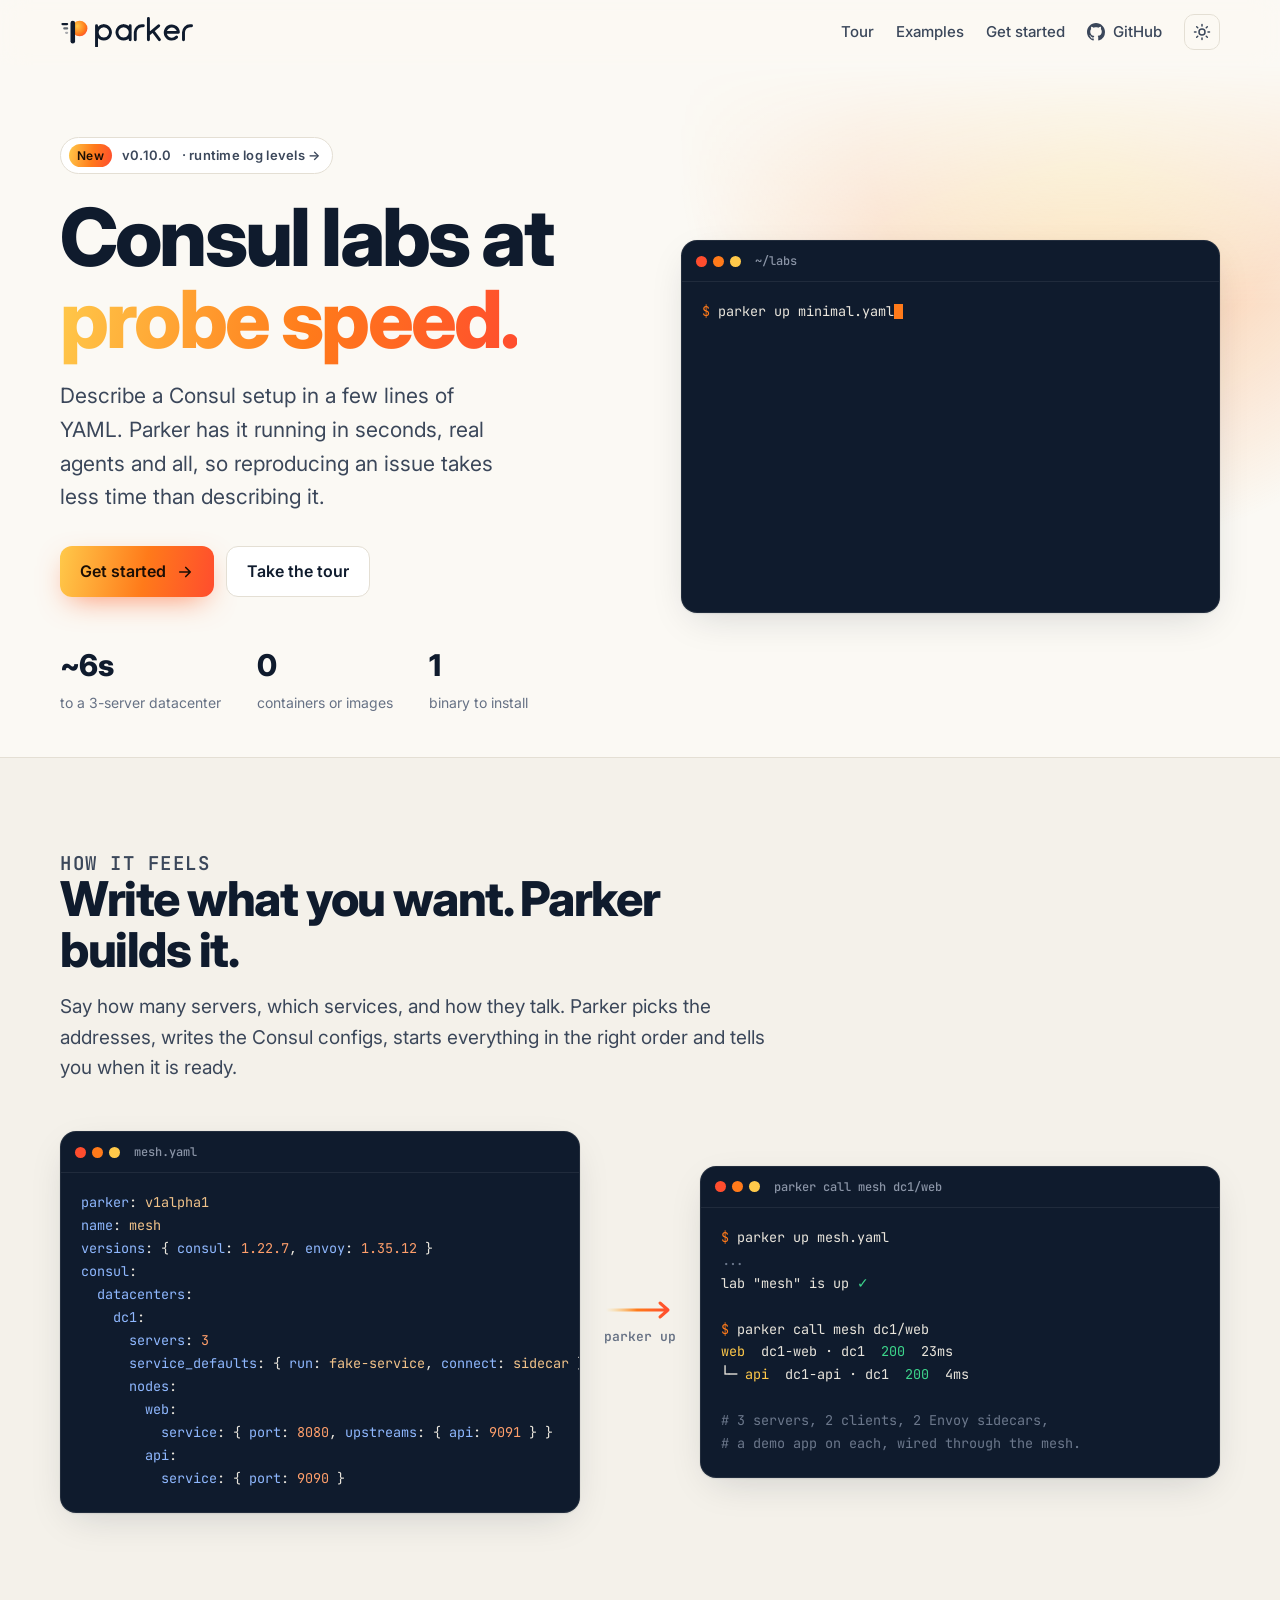
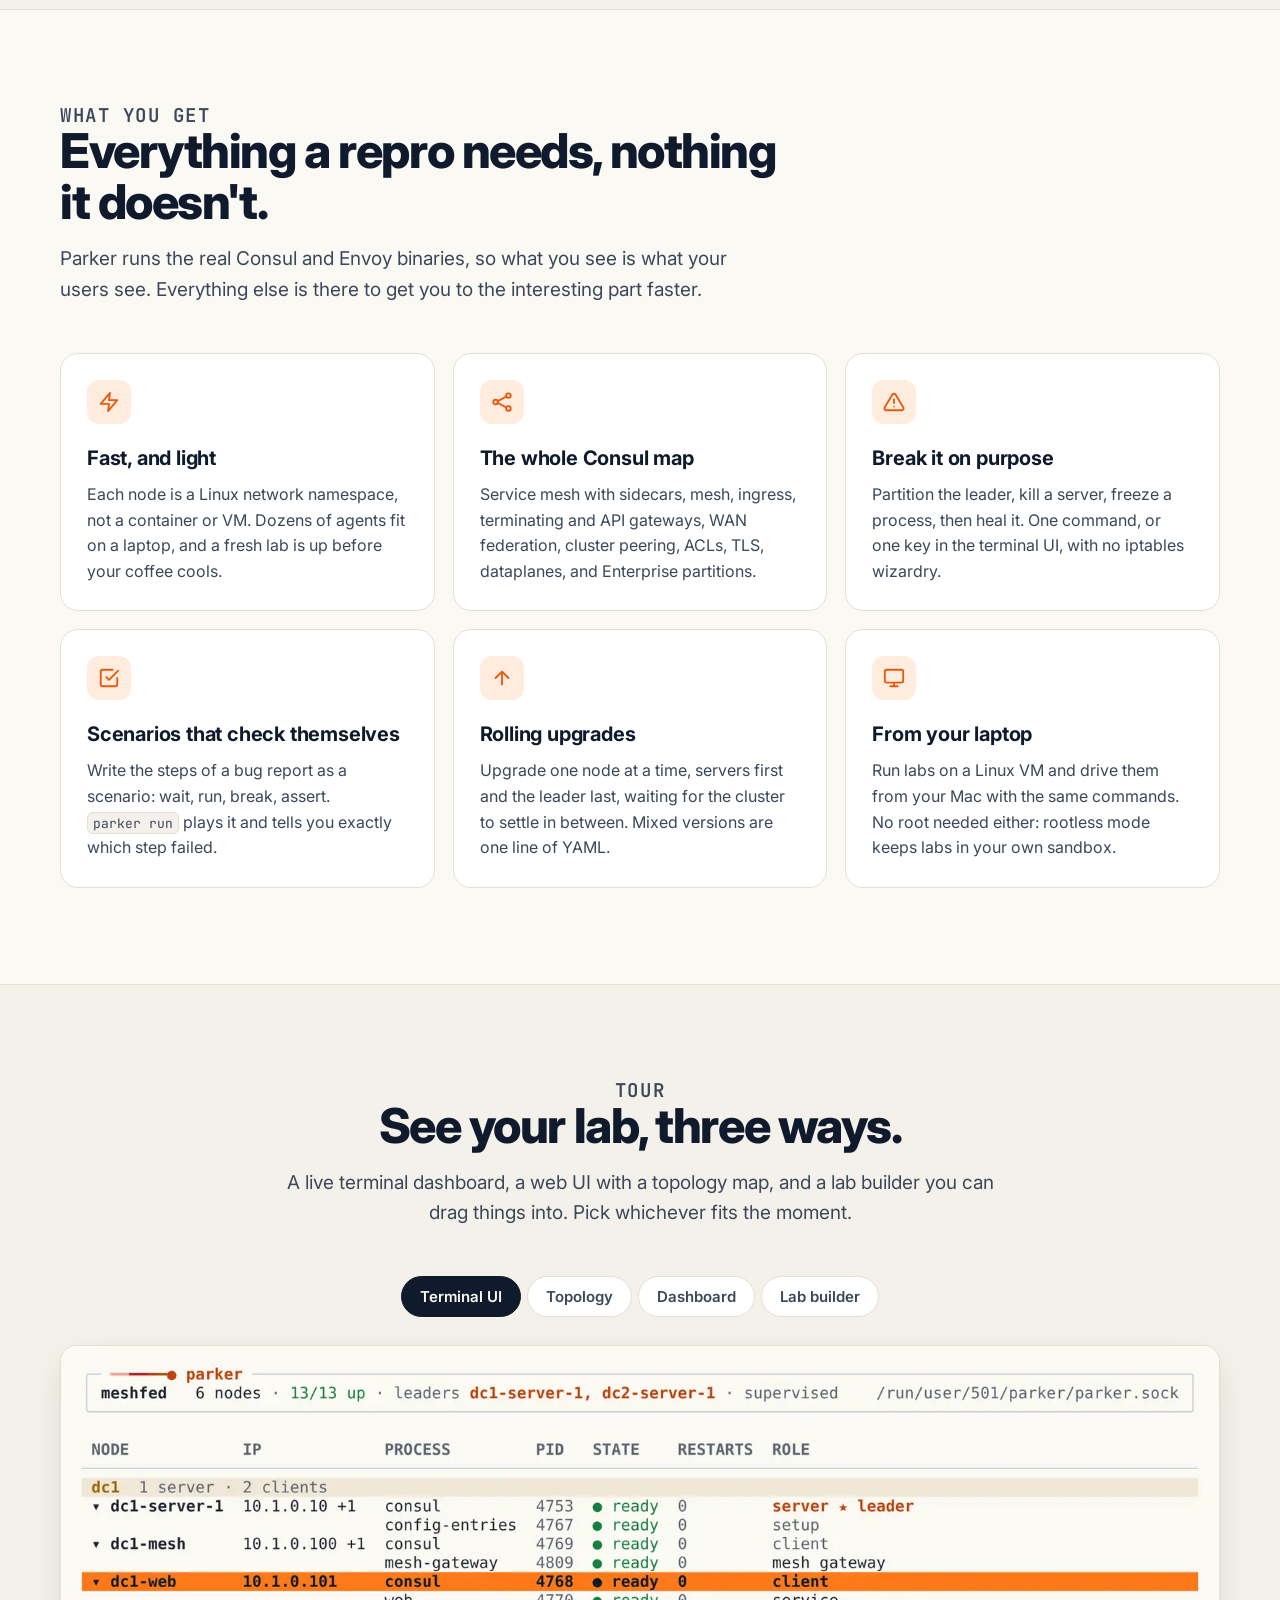
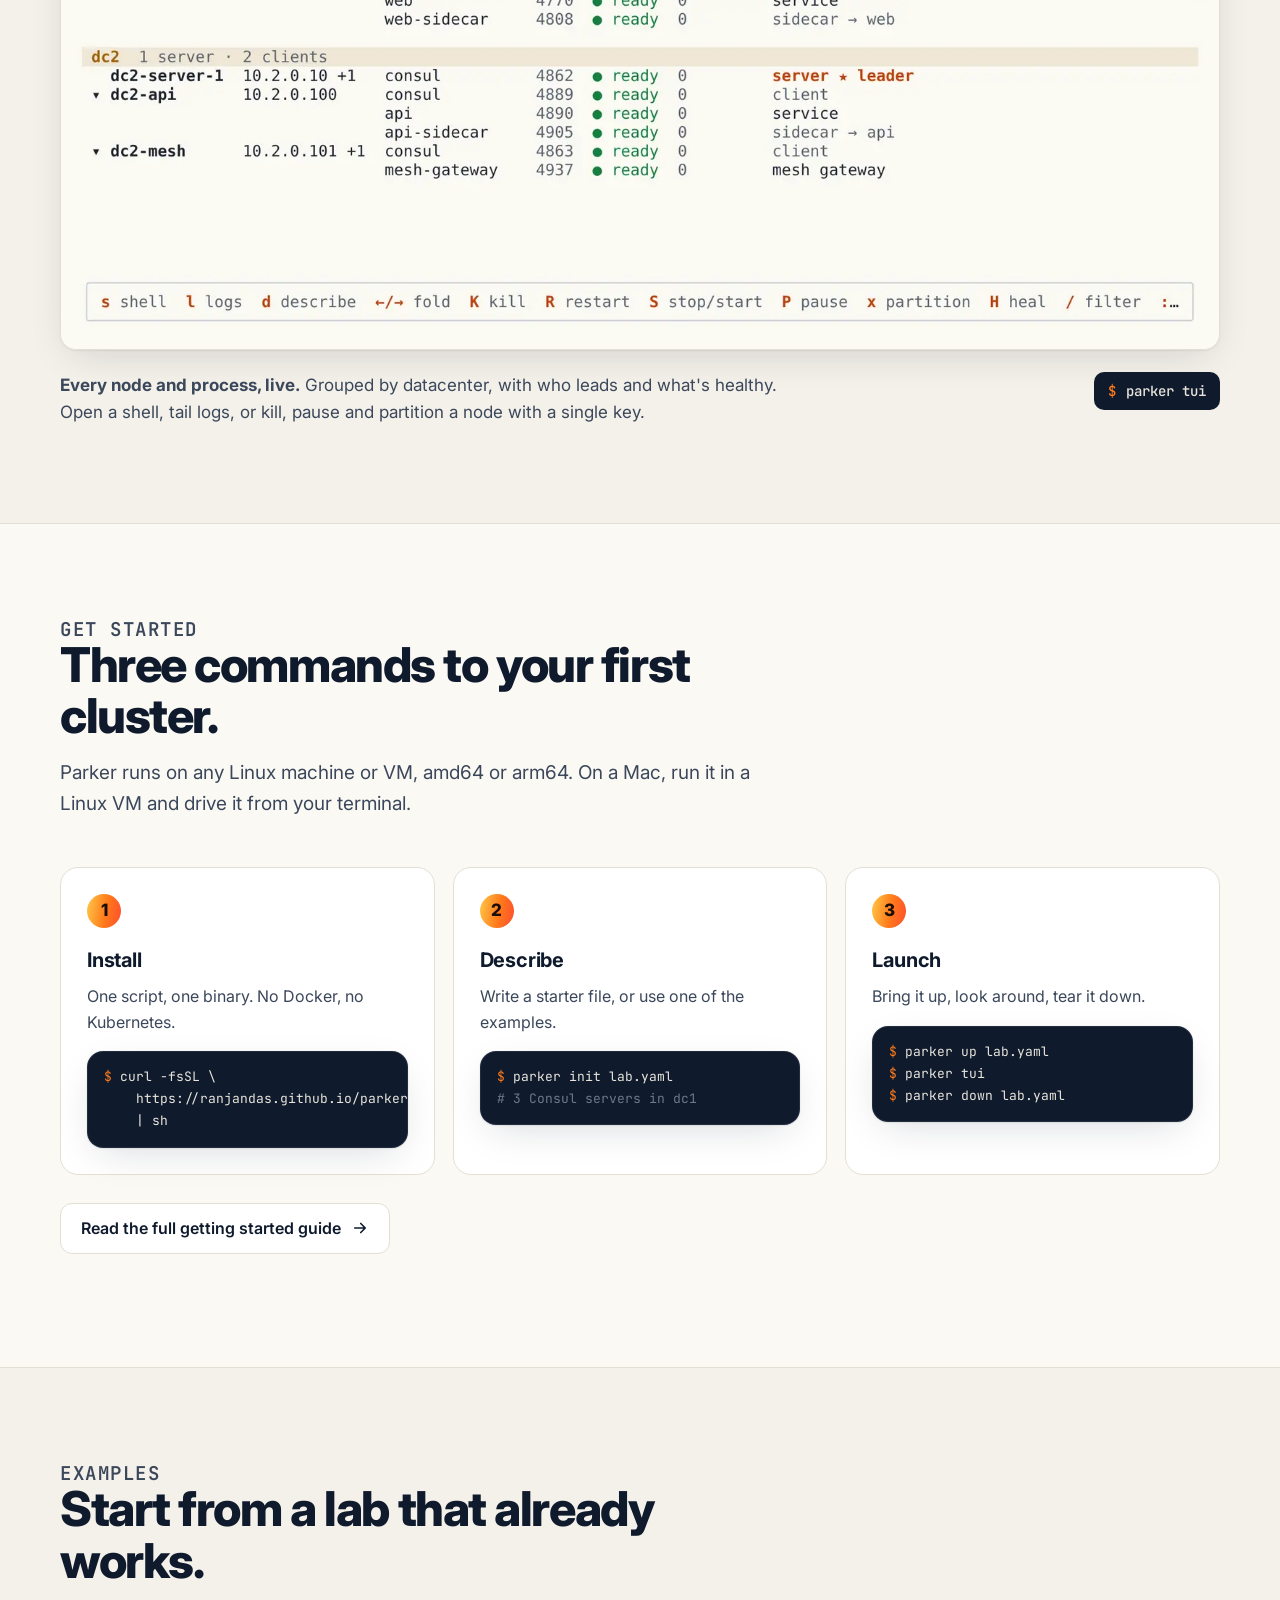
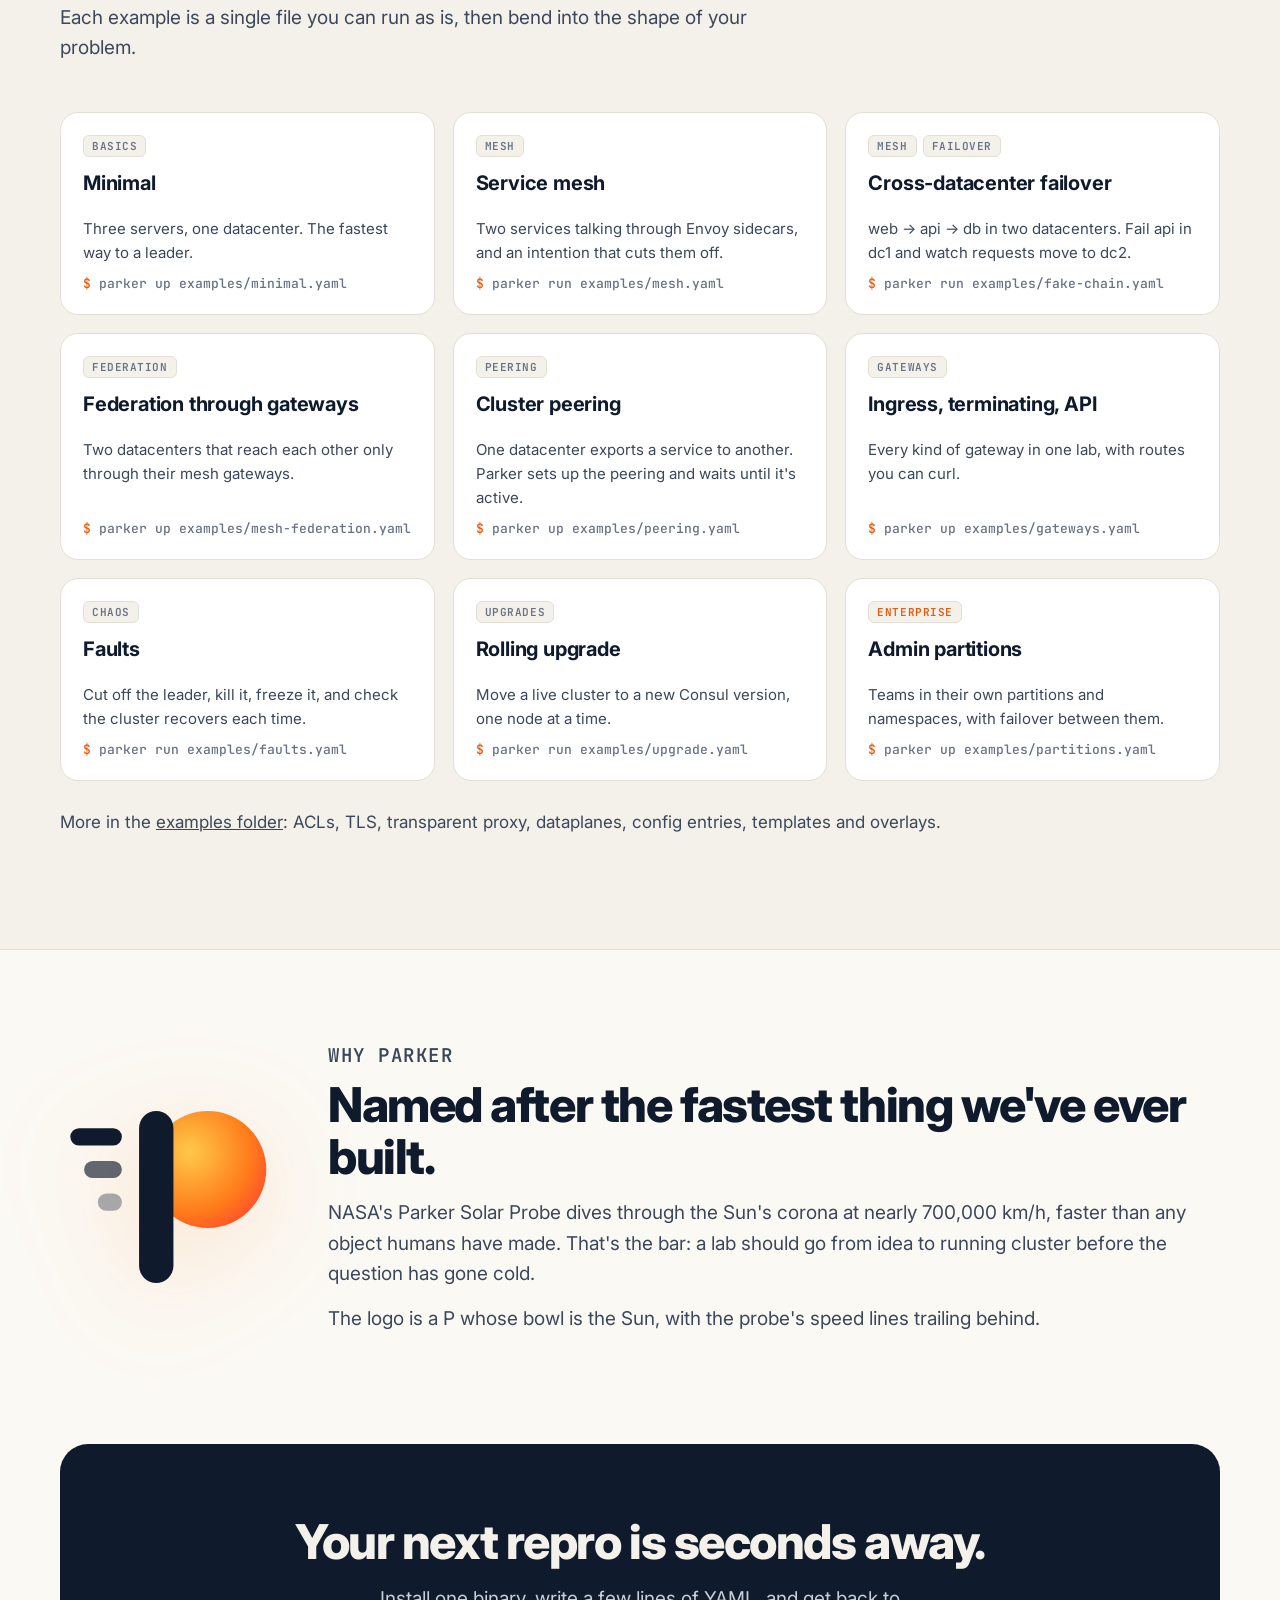
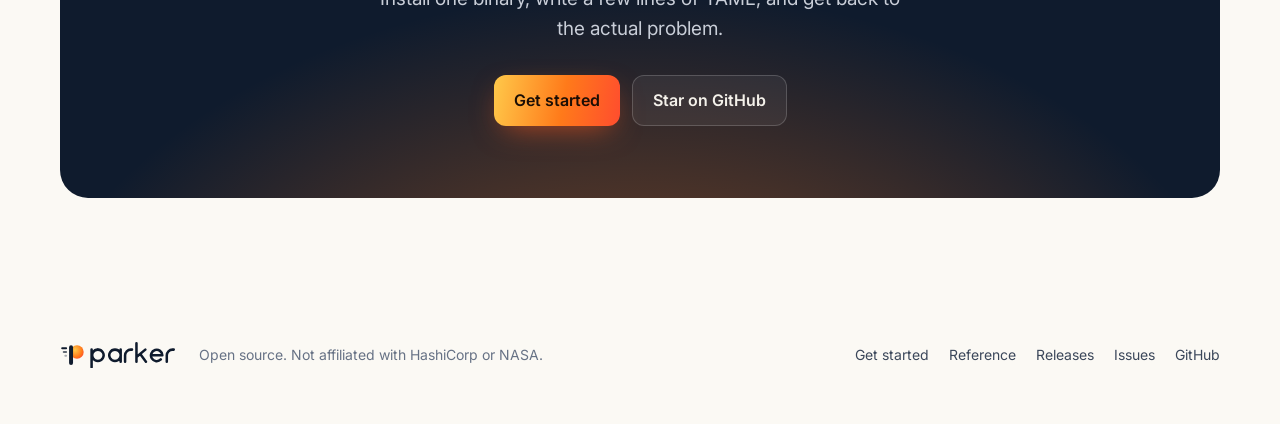
==== commit ba79d612: "site: v0.10.0 badge (runtime log levels) and version fallback Co-Authored-By: Claude Opus 5.5 <norep" ====
--- a/site/index.html
+++ b/site/index.html
@@ -50,7 +50,7 @@
     <div class="wrap hero-grid">
       <div>
         <a class="eyebrow" href="https://github.com/Ranjandas/parker/releases/latest">
-          <span class="pill">New</span> <span data-version="tag">v0.9.0</span> · fake service and failover demo →
+          <span class="pill">New</span> <span data-version="tag">v0.10.0</span> · runtime log levels →
         </a>
         <h1>Consul labs at <span class="sun-text">probe&nbsp;speed.</span></h1>
         <p class="lede">Describe a Consul setup in a few lines of YAML. Parker has it running in seconds, real agents and all, so reproducing an issue takes less time than describing it.</p>
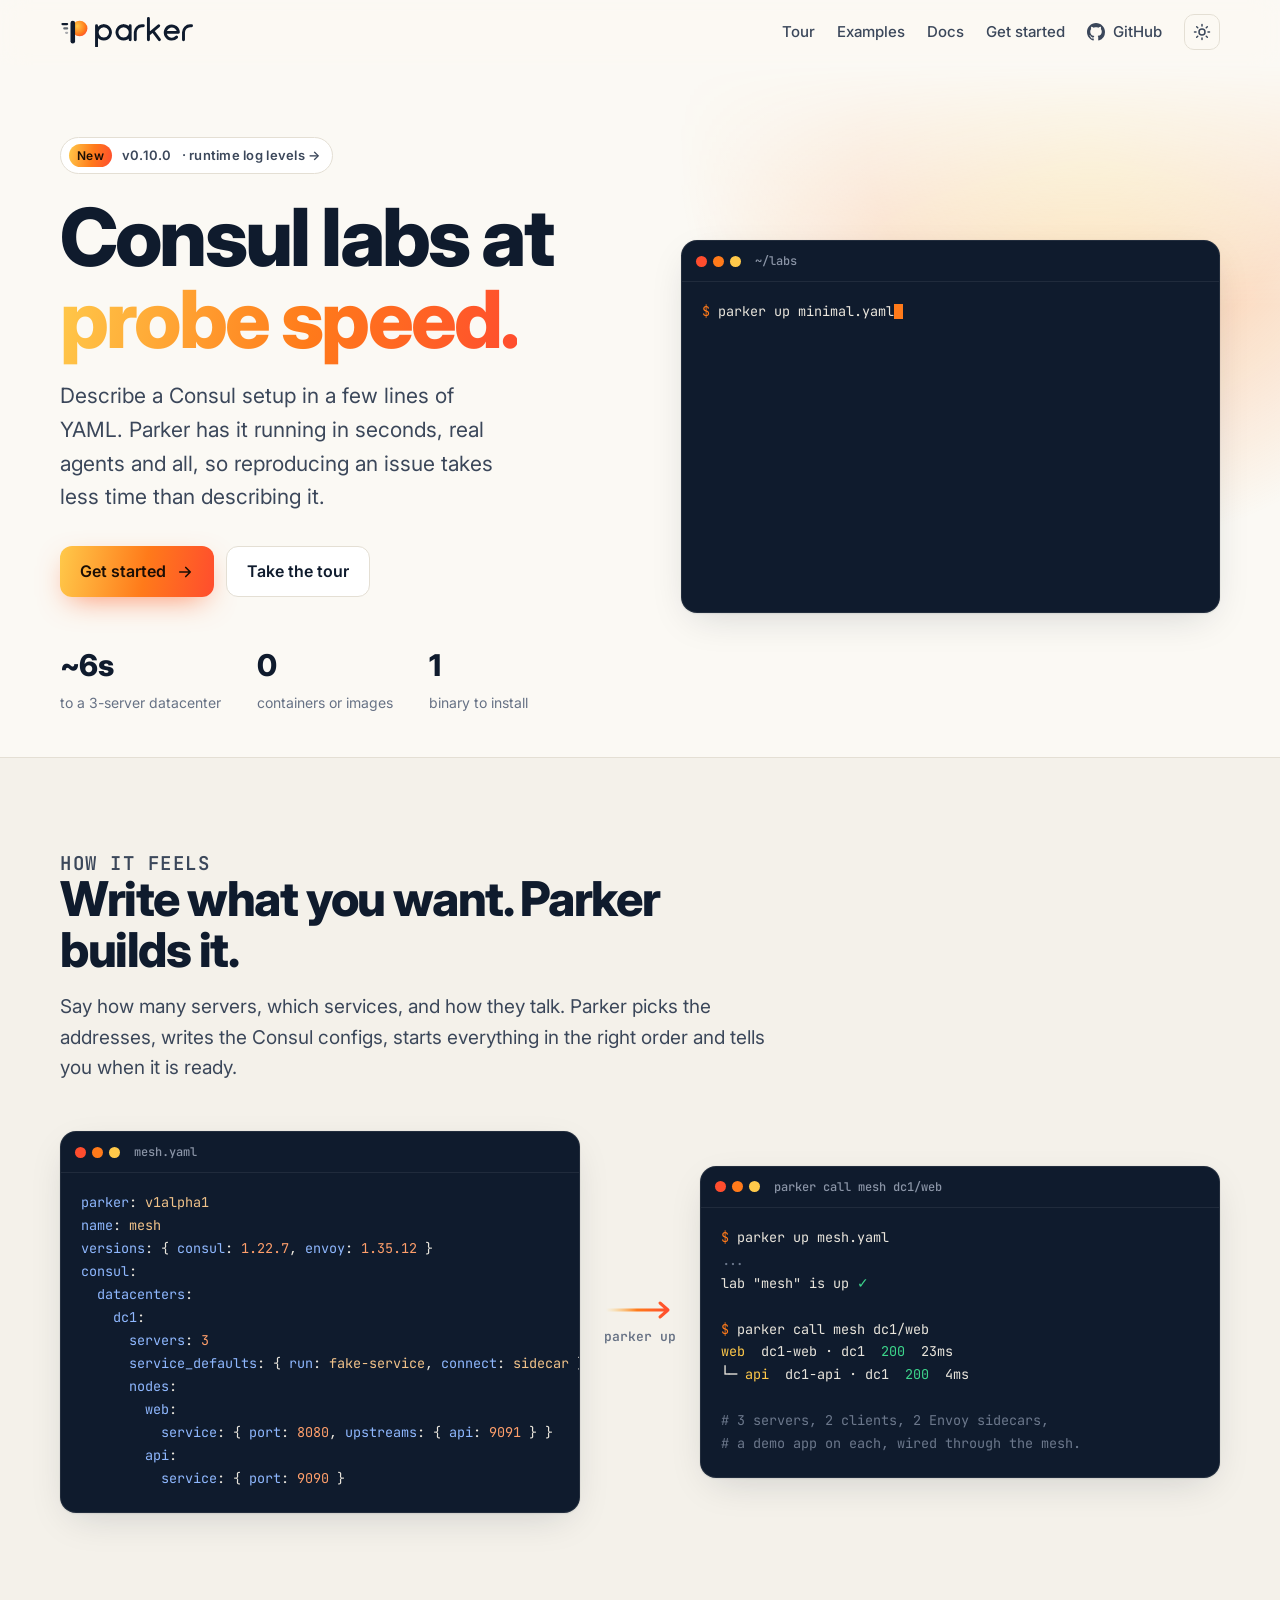
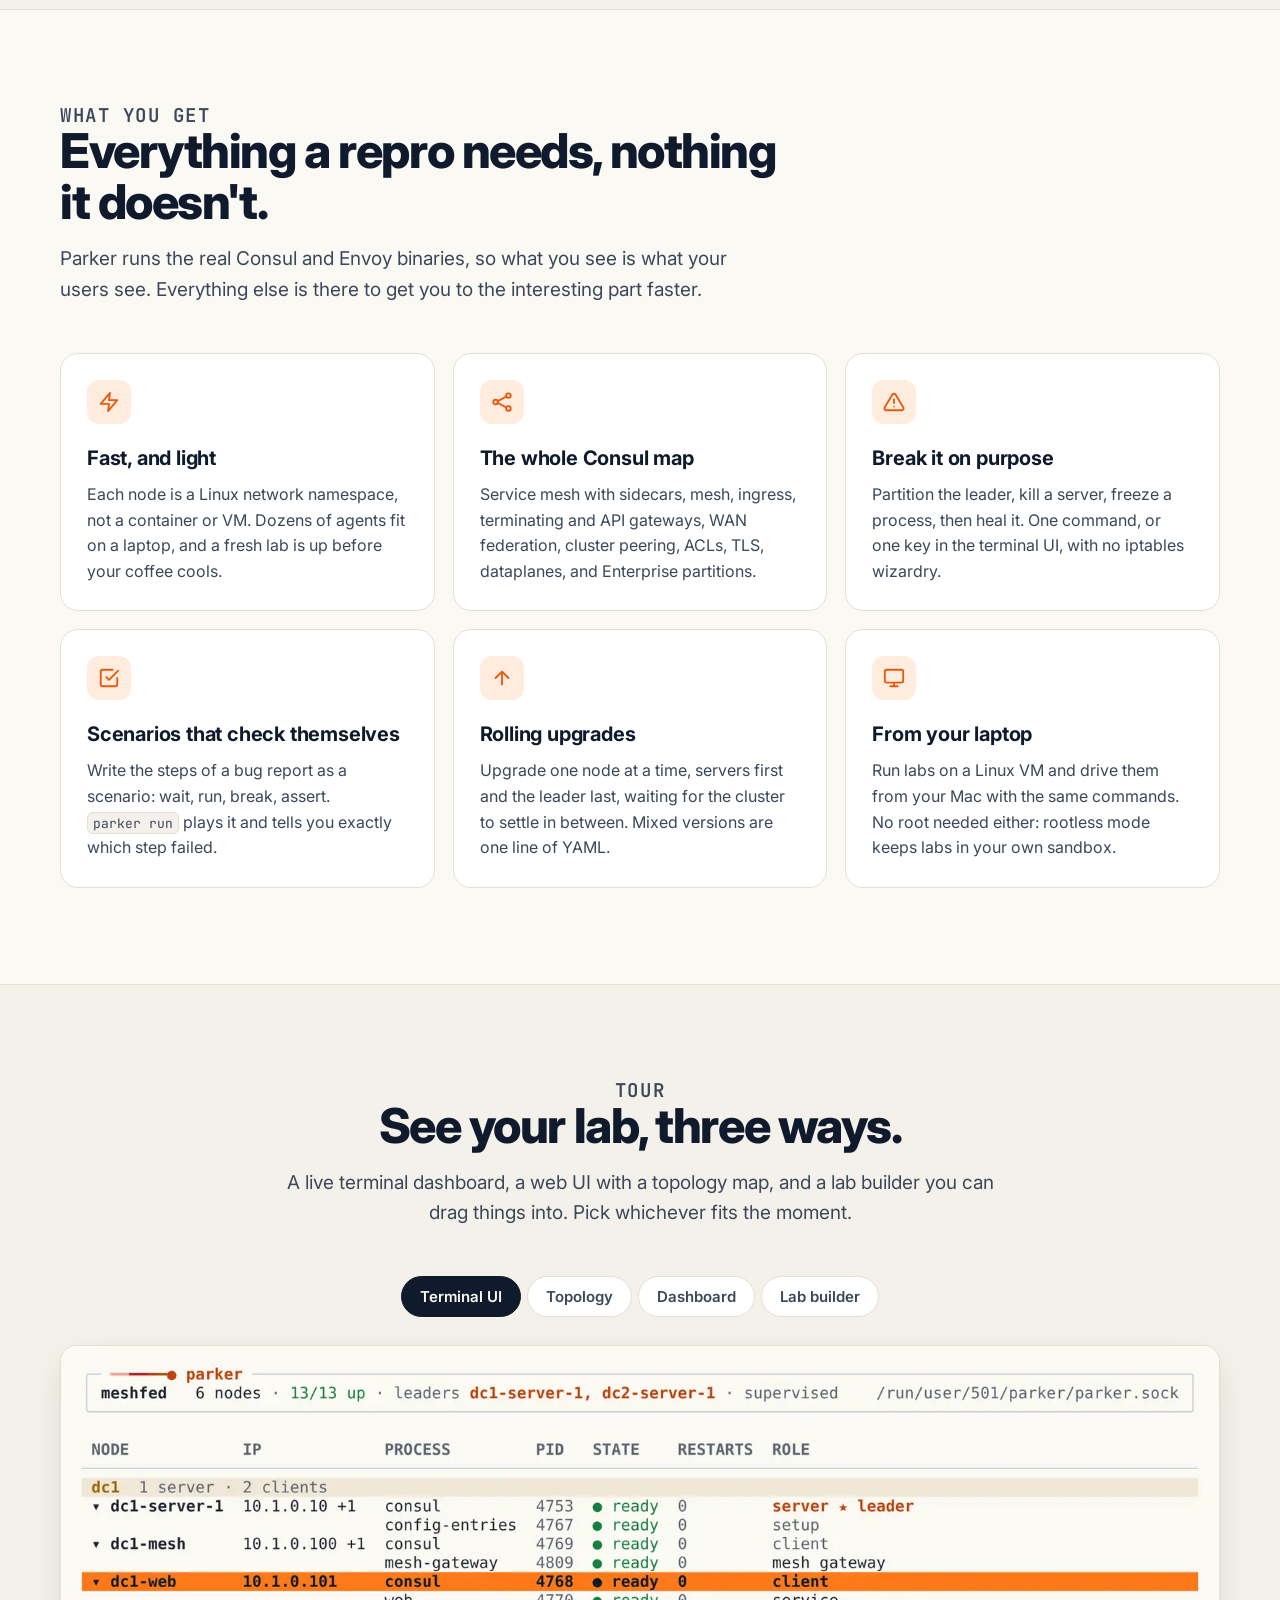
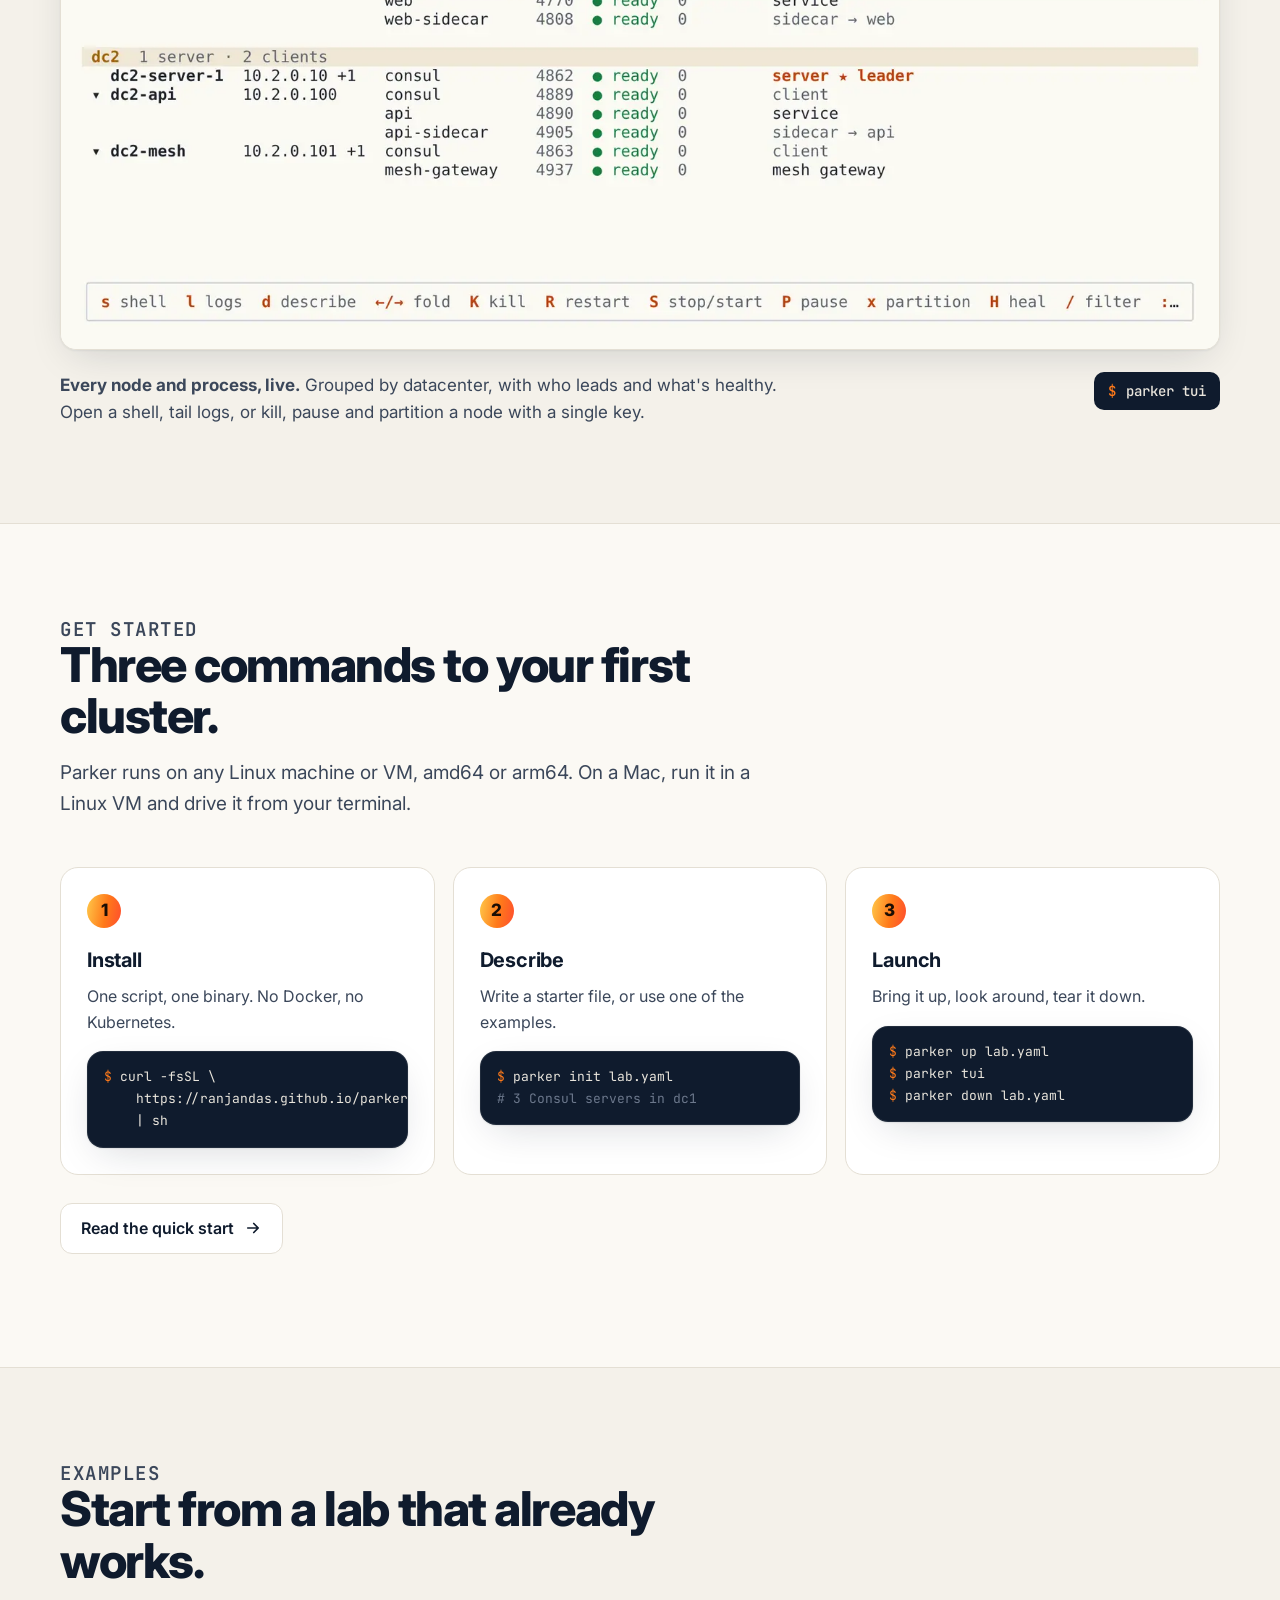
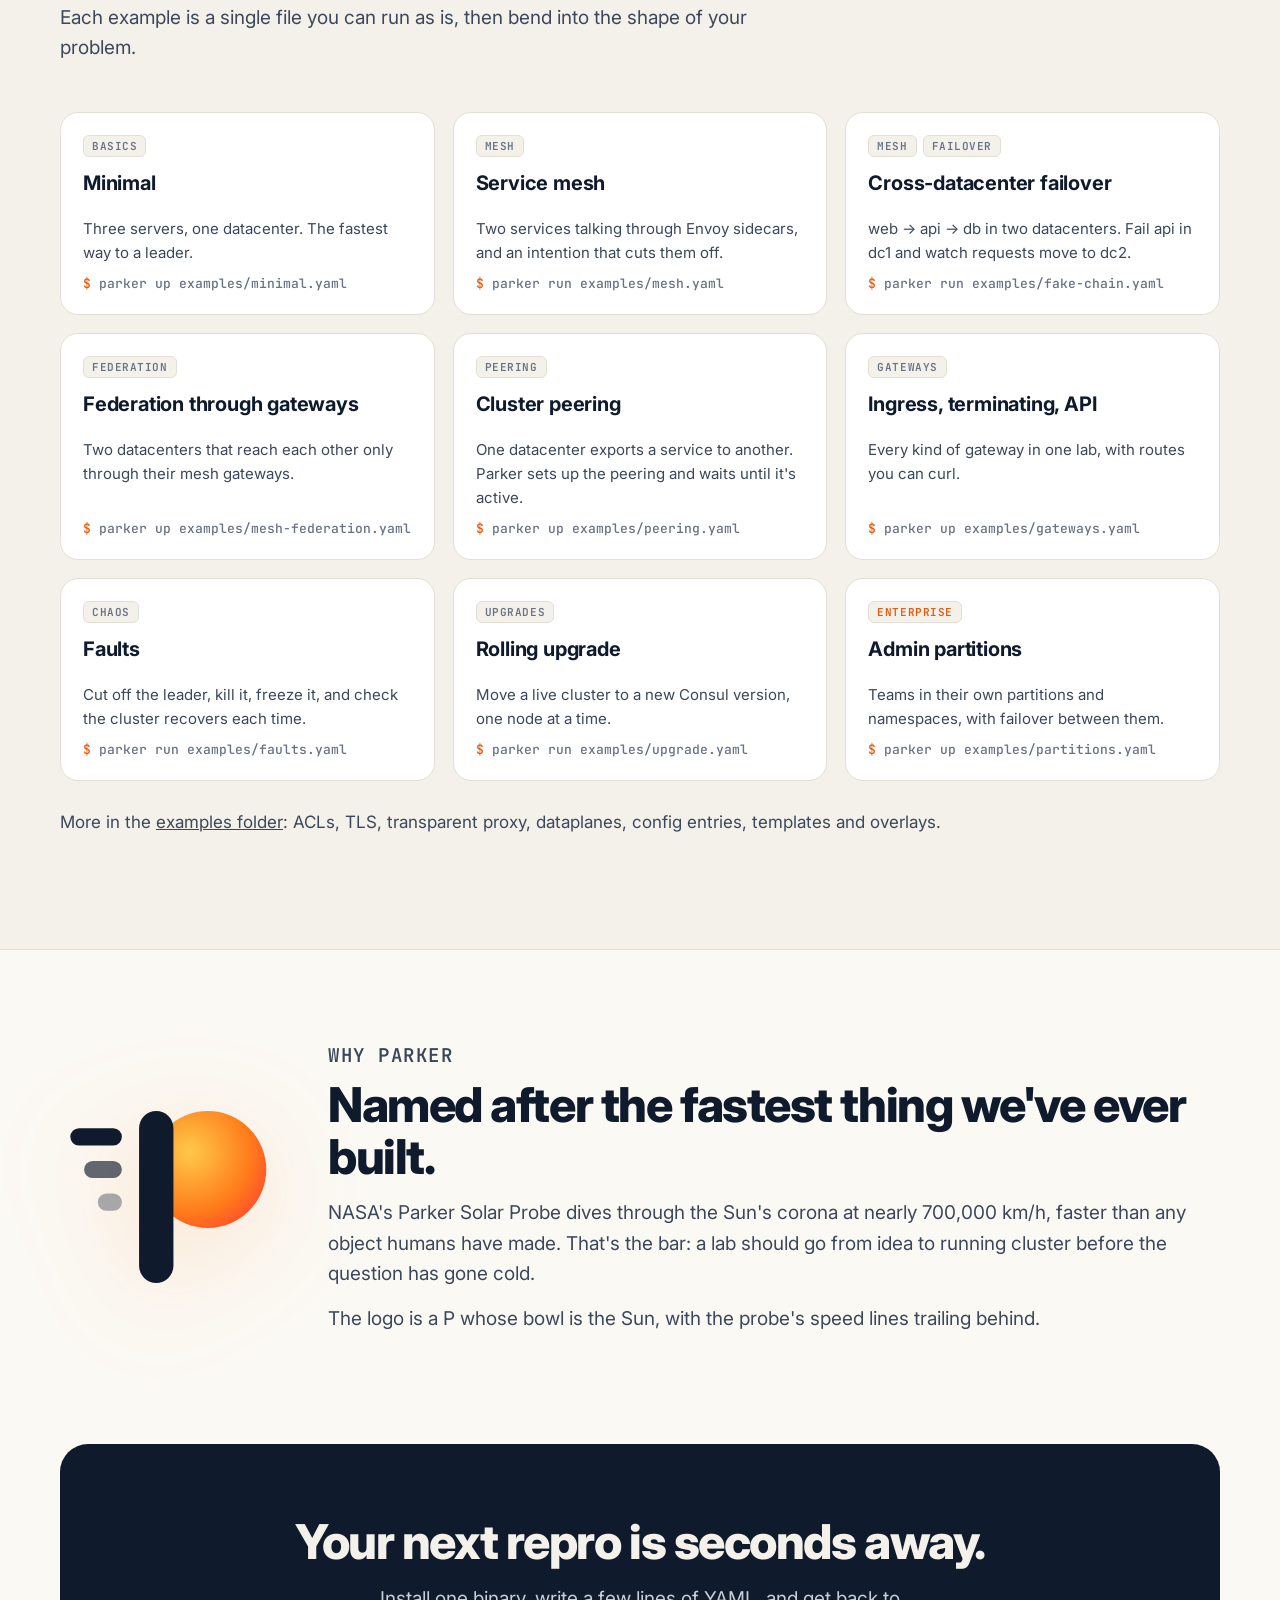
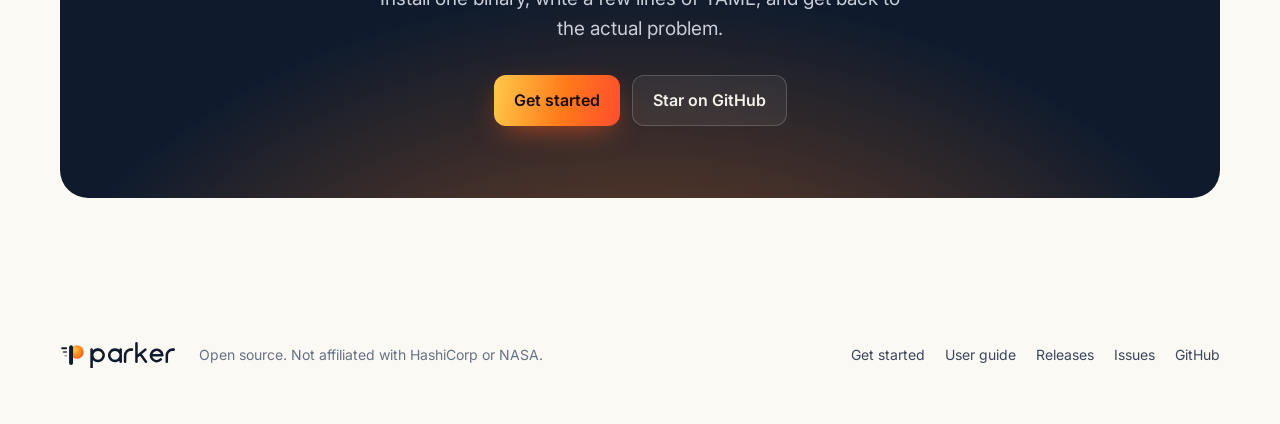
==== commit c660388b: "Add the user guide to the website The website gets a full user guide at /docs/: every feature with i" ====
--- a/site/index.html
+++ b/site/index.html
@@ -31,7 +31,8 @@
     <nav class="nav-links" aria-label="Main">
       <a class="hide-sm" href="#tour">Tour</a>
       <a class="hide-sm" href="#examples">Examples</a>
-      <a href="start.html">Get started</a>
+      <a href="docs/">Docs</a>
+      <a class="hide-sm" href="docs/quick-start.html">Get started</a>
       <a class="gh-link" href="https://github.com/Ranjandas/parker" aria-label="Parker on GitHub">
         <svg viewBox="0 0 16 16" fill="currentColor" aria-hidden="true"><path d="M8 0C3.58 0 0 3.58 0 8c0 3.54 2.29 6.53 5.47 7.59.4.07.55-.17.55-.38 0-.19-.01-.82-.01-1.49-2.01.37-2.53-.49-2.69-.94-.09-.23-.48-.94-.82-1.13-.28-.15-.68-.52-.01-.53.63-.01 1.08.58 1.23.82.72 1.21 1.87.87 2.33.66.07-.52.28-.87.51-1.07-1.78-.2-3.64-.89-3.64-3.95 0-.87.31-1.59.82-2.15-.08-.2-.36-1.02.08-2.12 0 0 .67-.21 2.2.82.64-.18 1.32-.27 2-.27.68 0 1.36.09 2 .27 1.53-1.04 2.2-.82 2.2-.82.44 1.1.16 1.92.08 2.12.51.56.82 1.27.82 2.15 0 3.07-1.87 3.75-3.65 3.95.29.25.54.73.54 1.48 0 1.07-.01 1.93-.01 2.2 0 .21.15.46.55.38A8.013 8.013 0 0016 8c0-4.42-3.58-8-8-8z"/></svg>
         <span class="hide-sm">GitHub</span>
@@ -55,7 +56,7 @@
         <h1>Consul labs at <span class="sun-text">probe&nbsp;speed.</span></h1>
         <p class="lede">Describe a Consul setup in a few lines of YAML. Parker has it running in seconds, real agents and all, so reproducing an issue takes less time than describing it.</p>
         <div class="cta">
-          <a class="btn btn-sun" href="start.html">Get started
+          <a class="btn btn-sun" href="docs/quick-start.html">Get started
             <svg viewBox="0 0 24 24" fill="none" stroke="currentColor" stroke-width="2.2" stroke-linecap="round" stroke-linejoin="round" aria-hidden="true"><path d="M5 12h14M13 6l6 6-6 6"/></svg>
           </a>
           <a class="btn" href="#tour">Take the tour</a>
@@ -252,7 +253,7 @@
 <span class="p">$ </span>parker down lab.yaml</pre></div>
         </div>
       </div>
-      <p class="reveal" style="margin-top:28px"><a class="btn" href="start.html">Read the full getting started guide
+      <p class="reveal" style="margin-top:28px"><a class="btn" href="docs/quick-start.html">Read the quick start
         <svg viewBox="0 0 24 24" fill="none" stroke="currentColor" stroke-width="2.2" stroke-linecap="round" stroke-linejoin="round" aria-hidden="true"><path d="M5 12h14M13 6l6 6-6 6"/></svg></a></p>
     </div>
   </section>
@@ -345,7 +346,7 @@
         <h2>Your next repro is seconds away.</h2>
         <p>Install one binary, write a few lines of YAML, and get back to the actual problem.</p>
         <div class="cta">
-          <a class="btn btn-sun" href="start.html">Get started</a>
+          <a class="btn btn-sun" href="docs/quick-start.html">Get started</a>
           <a class="btn" href="https://github.com/Ranjandas/parker">Star on GitHub</a>
         </div>
       </div>
@@ -358,8 +359,8 @@
     <img src="assets/logo/parker-logo.svg" alt="Parker" width="104" height="26">
     <span>Open source. Not affiliated with HashiCorp or NASA.</span>
     <div class="links">
-      <a href="start.html">Get started</a>
-      <a href="https://github.com/Ranjandas/parker#readme">Reference</a>
+      <a href="docs/quick-start.html">Get started</a>
+      <a href="docs/">User guide</a>
       <a href="https://github.com/Ranjandas/parker/releases">Releases</a>
       <a href="https://github.com/Ranjandas/parker/issues">Issues</a>
       <a href="https://github.com/Ranjandas/parker">GitHub</a>
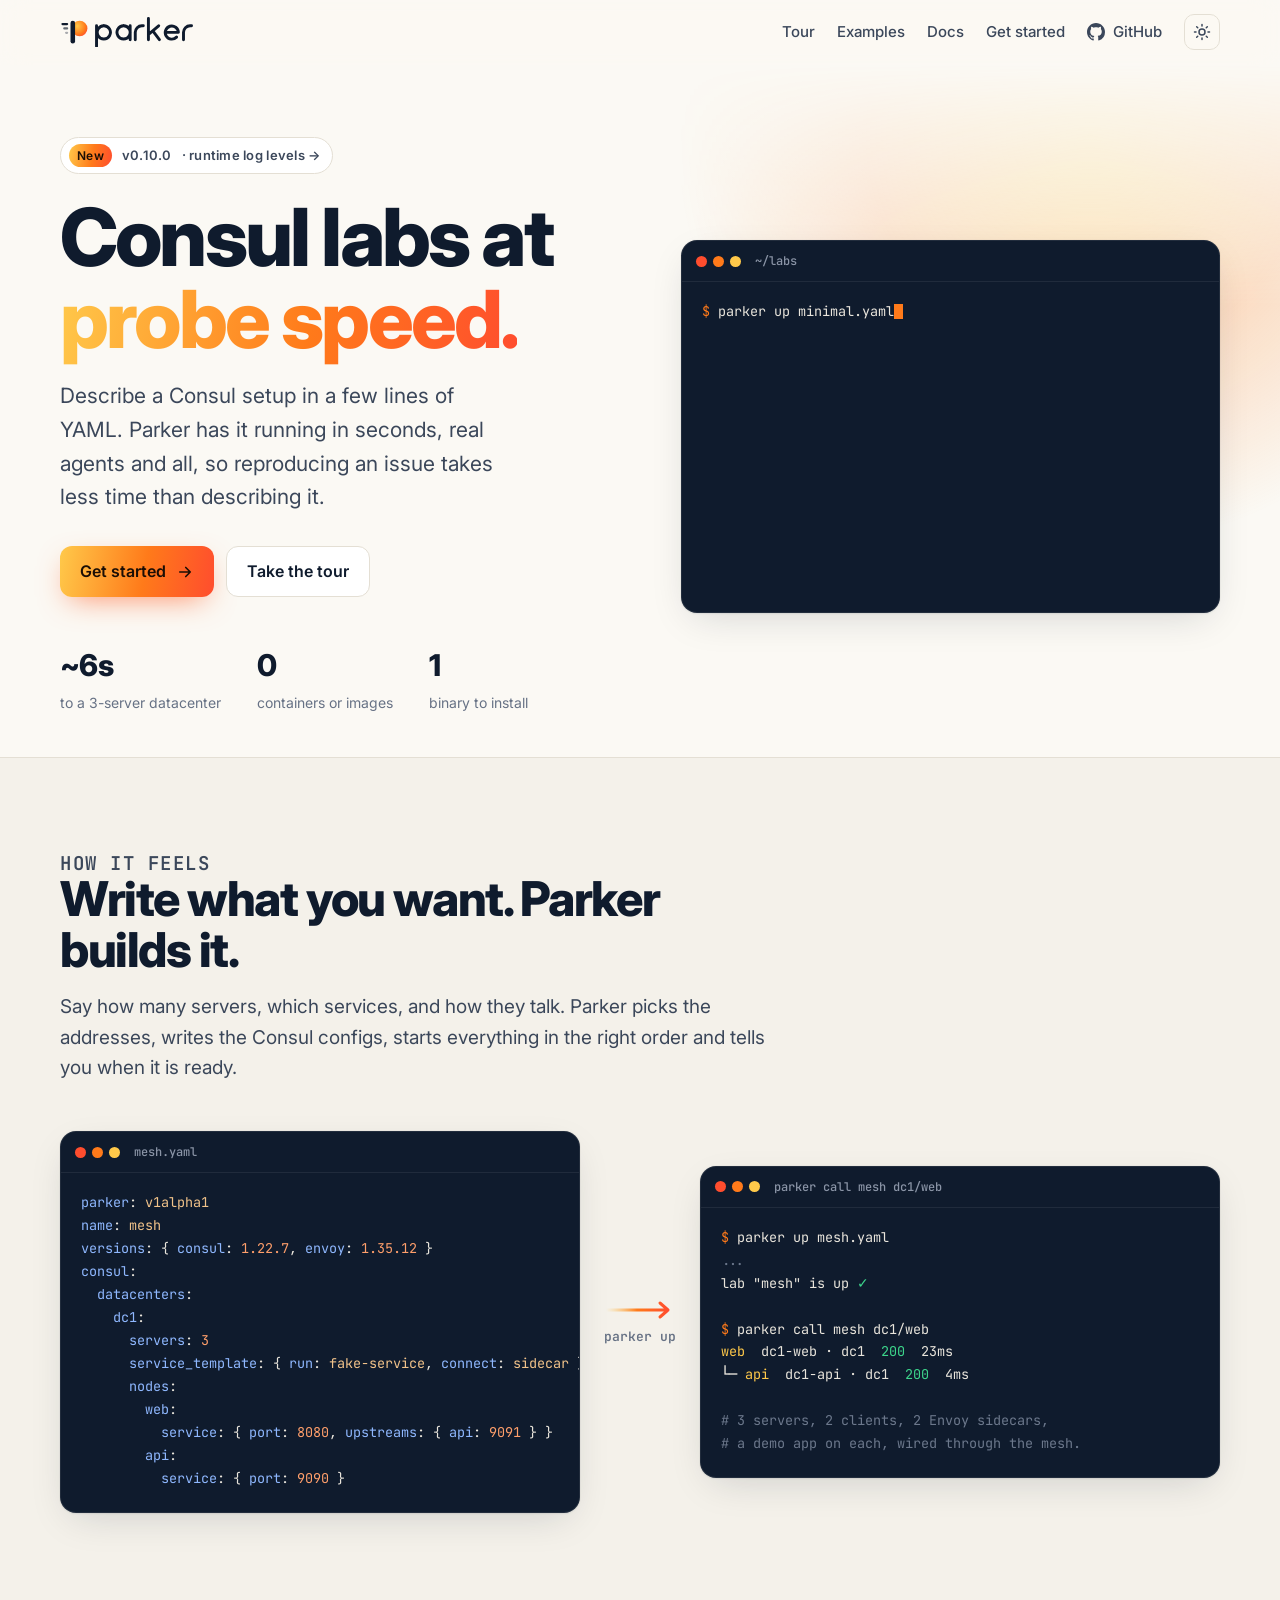
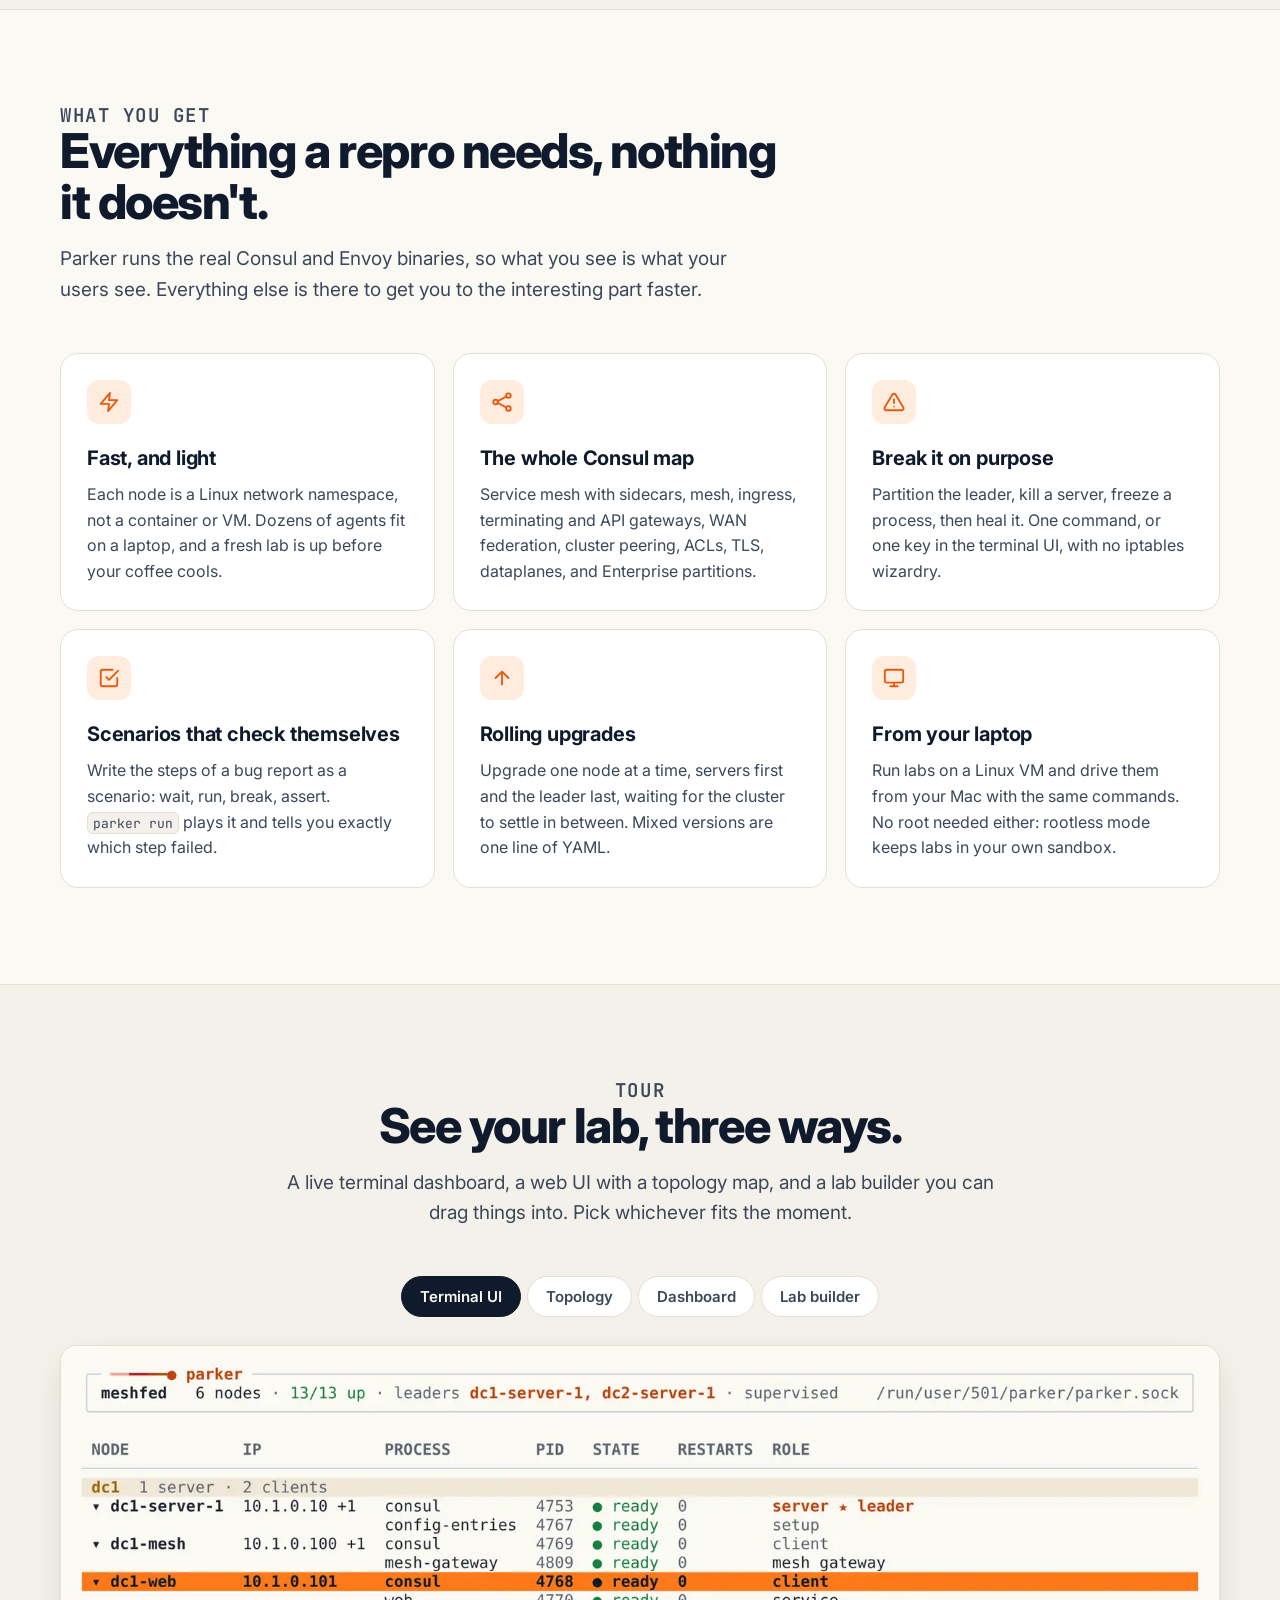
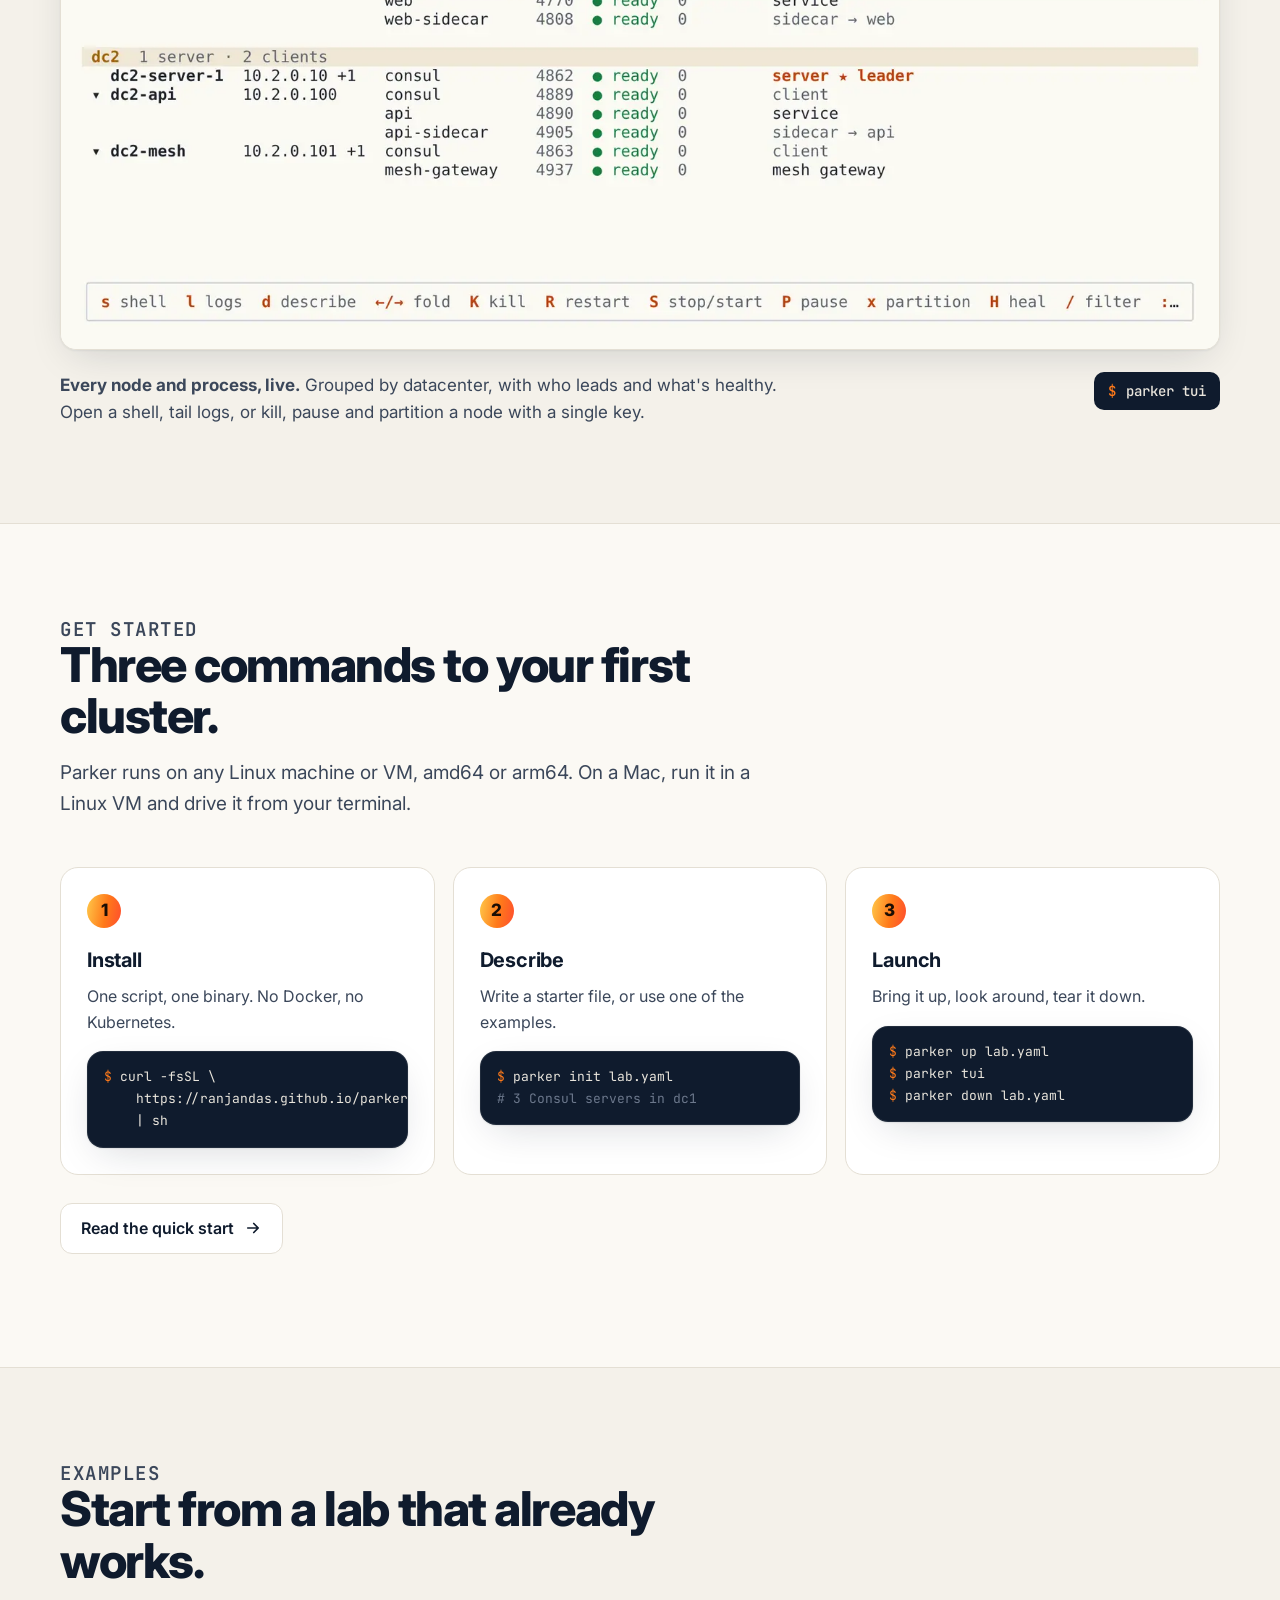
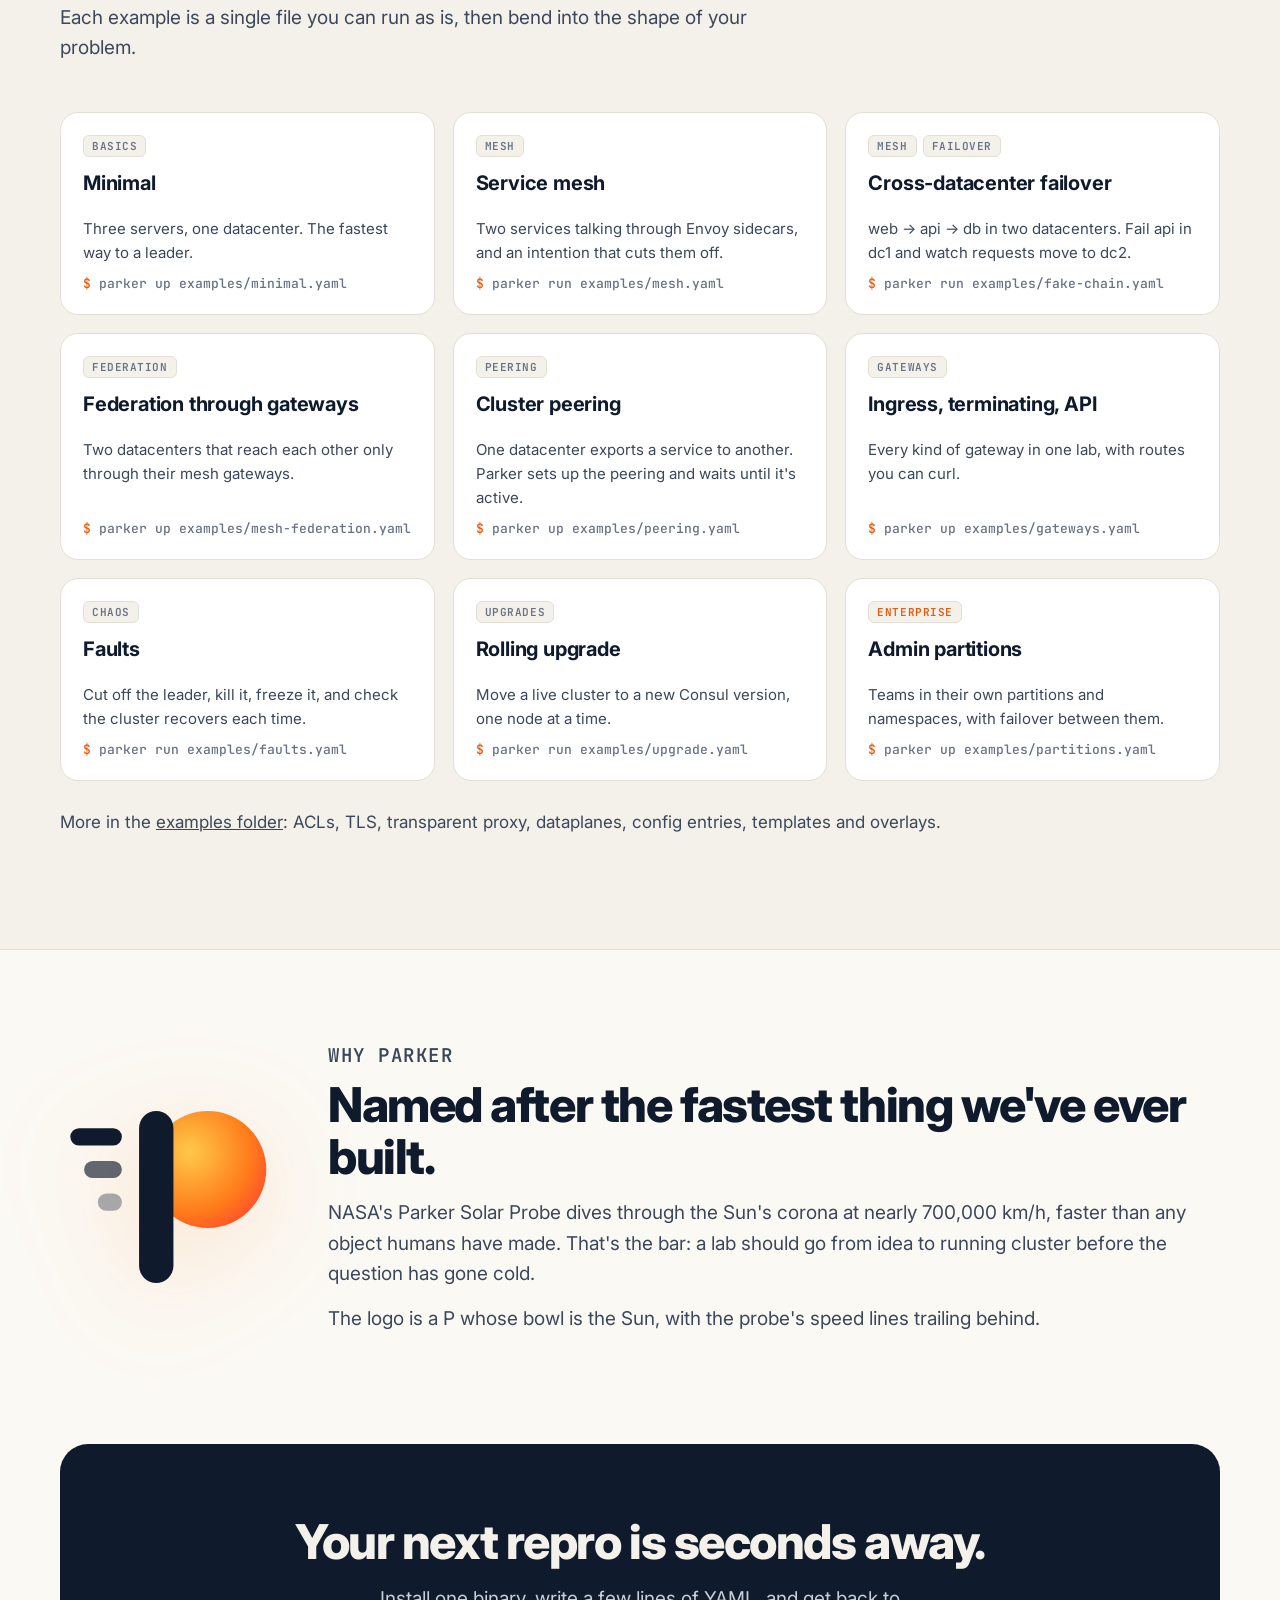
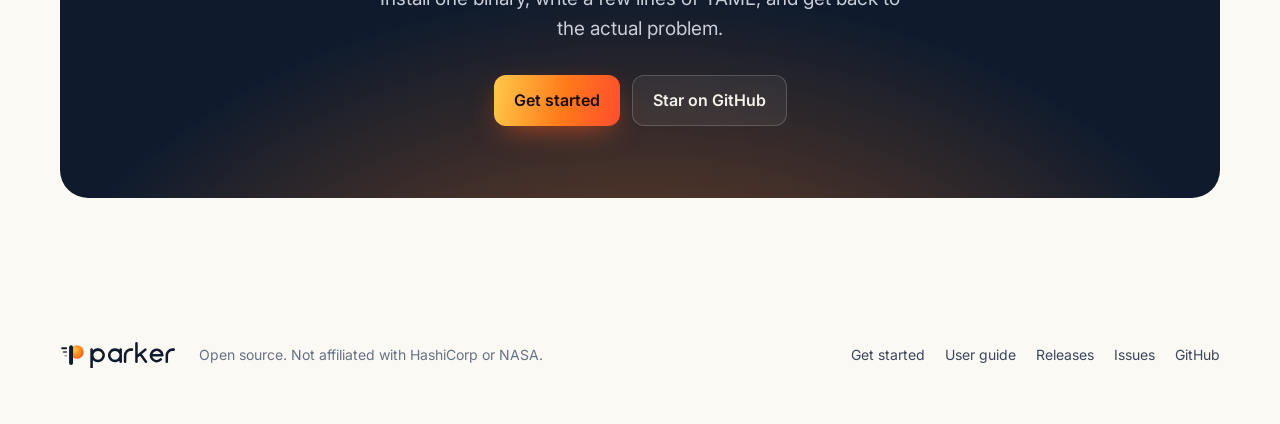
==== commit f0e60d88: "Rename service_defaults to service_template The lab file key that merges settings into every service" ====
--- a/site/index.html
+++ b/site/index.html
@@ -92,7 +92,7 @@
   <span class="k">datacenters</span>:
     <span class="k">dc1</span>:
       <span class="k">servers</span>: <span class="n">3</span>
-      <span class="k">service_defaults</span>: { <span class="k">run</span>: <span class="s">fake-service</span>, <span class="k">connect</span>: <span class="s">sidecar</span> }
+      <span class="k">service_template</span>: { <span class="k">run</span>: <span class="s">fake-service</span>, <span class="k">connect</span>: <span class="s">sidecar</span> }
       <span class="k">nodes</span>:
         <span class="k">web</span>:
           <span class="k">service</span>: { <span class="k">port</span>: <span class="n">8080</span>, <span class="k">upstreams</span>: { <span class="k">api</span>: <span class="n">9091</span> } }
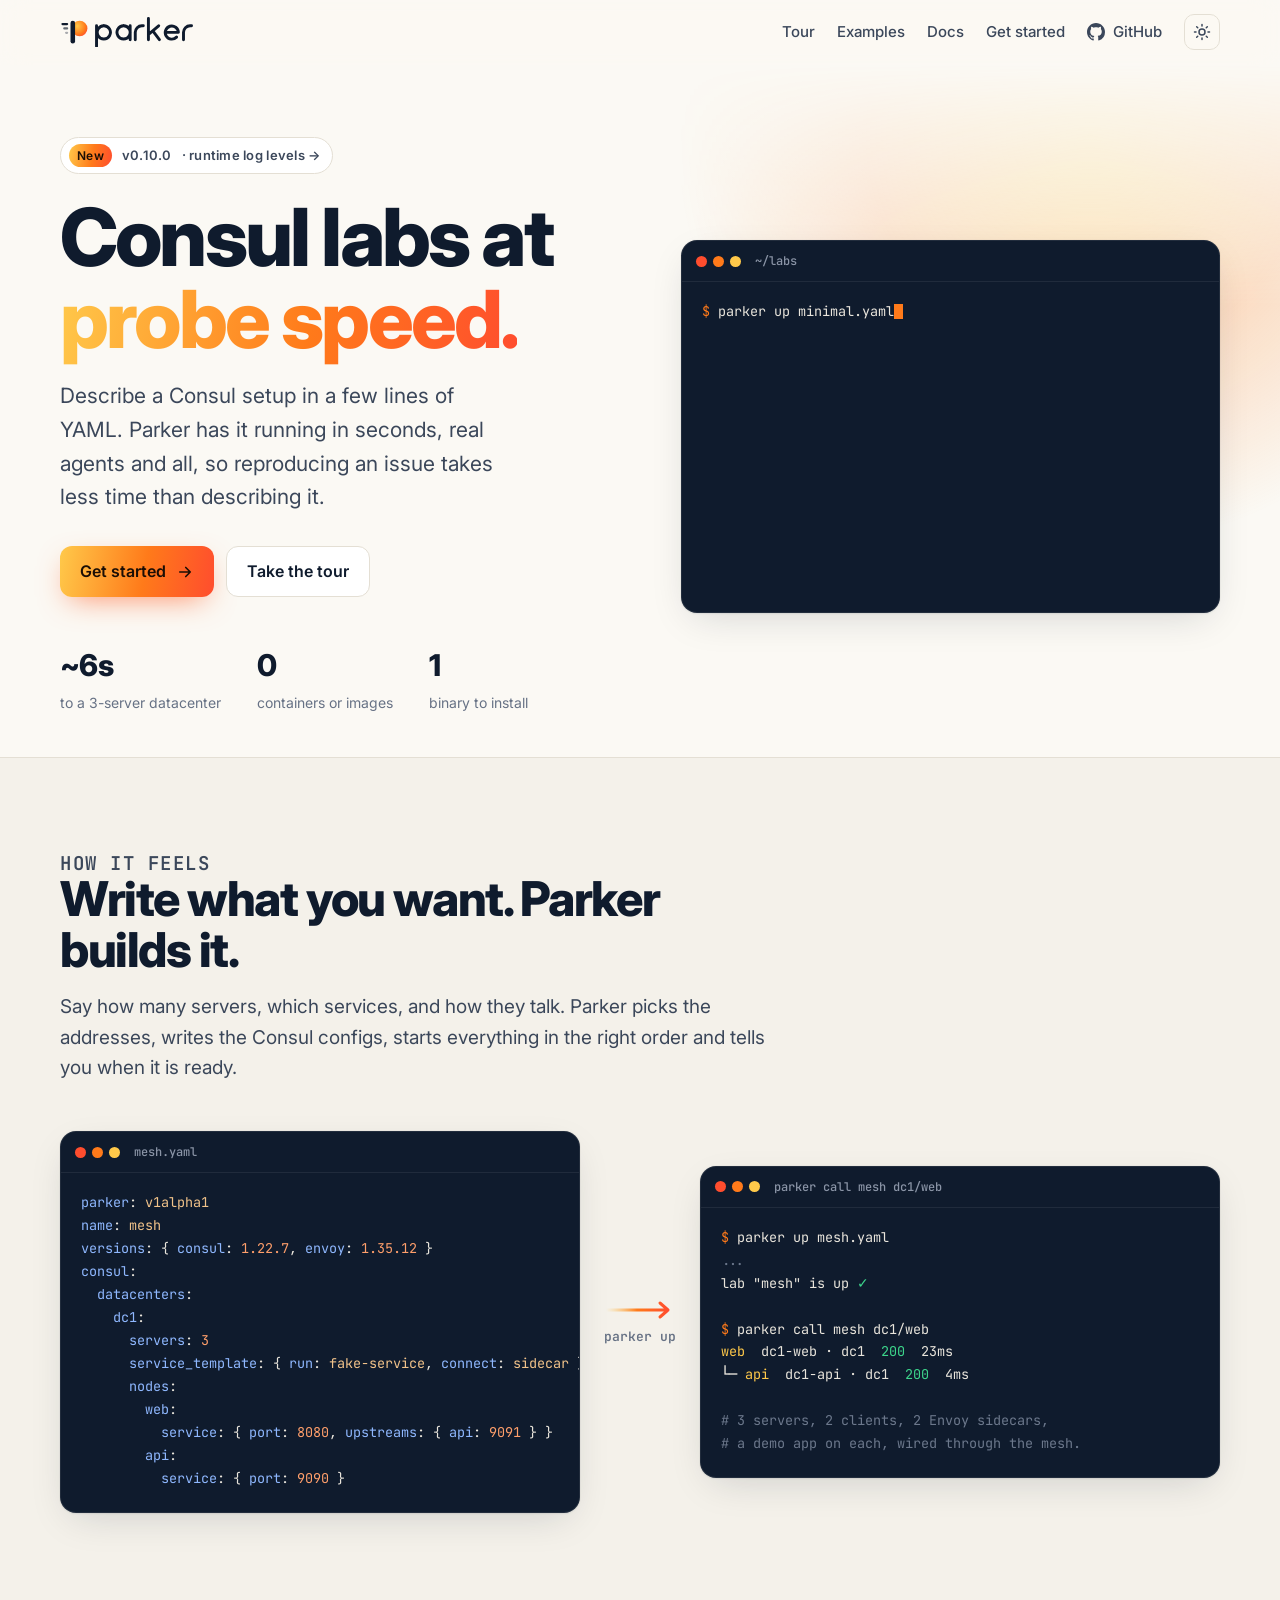
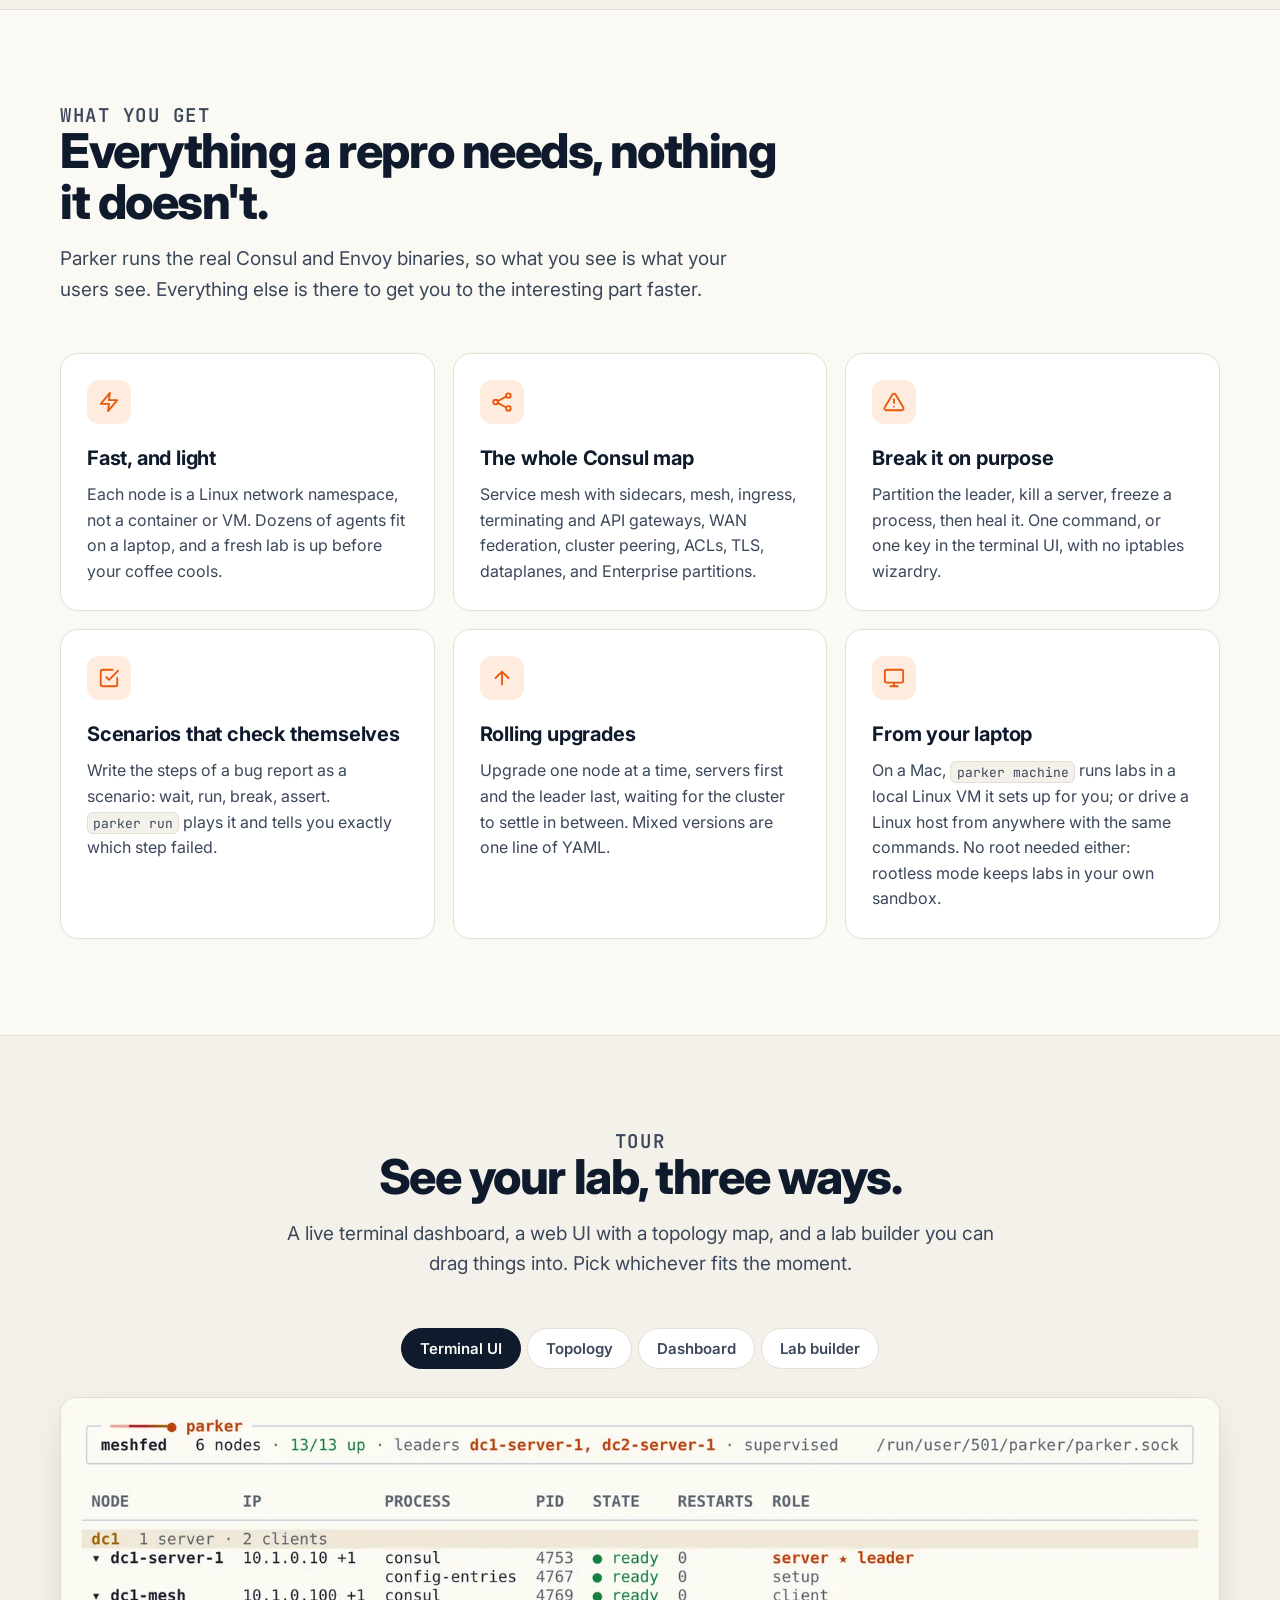
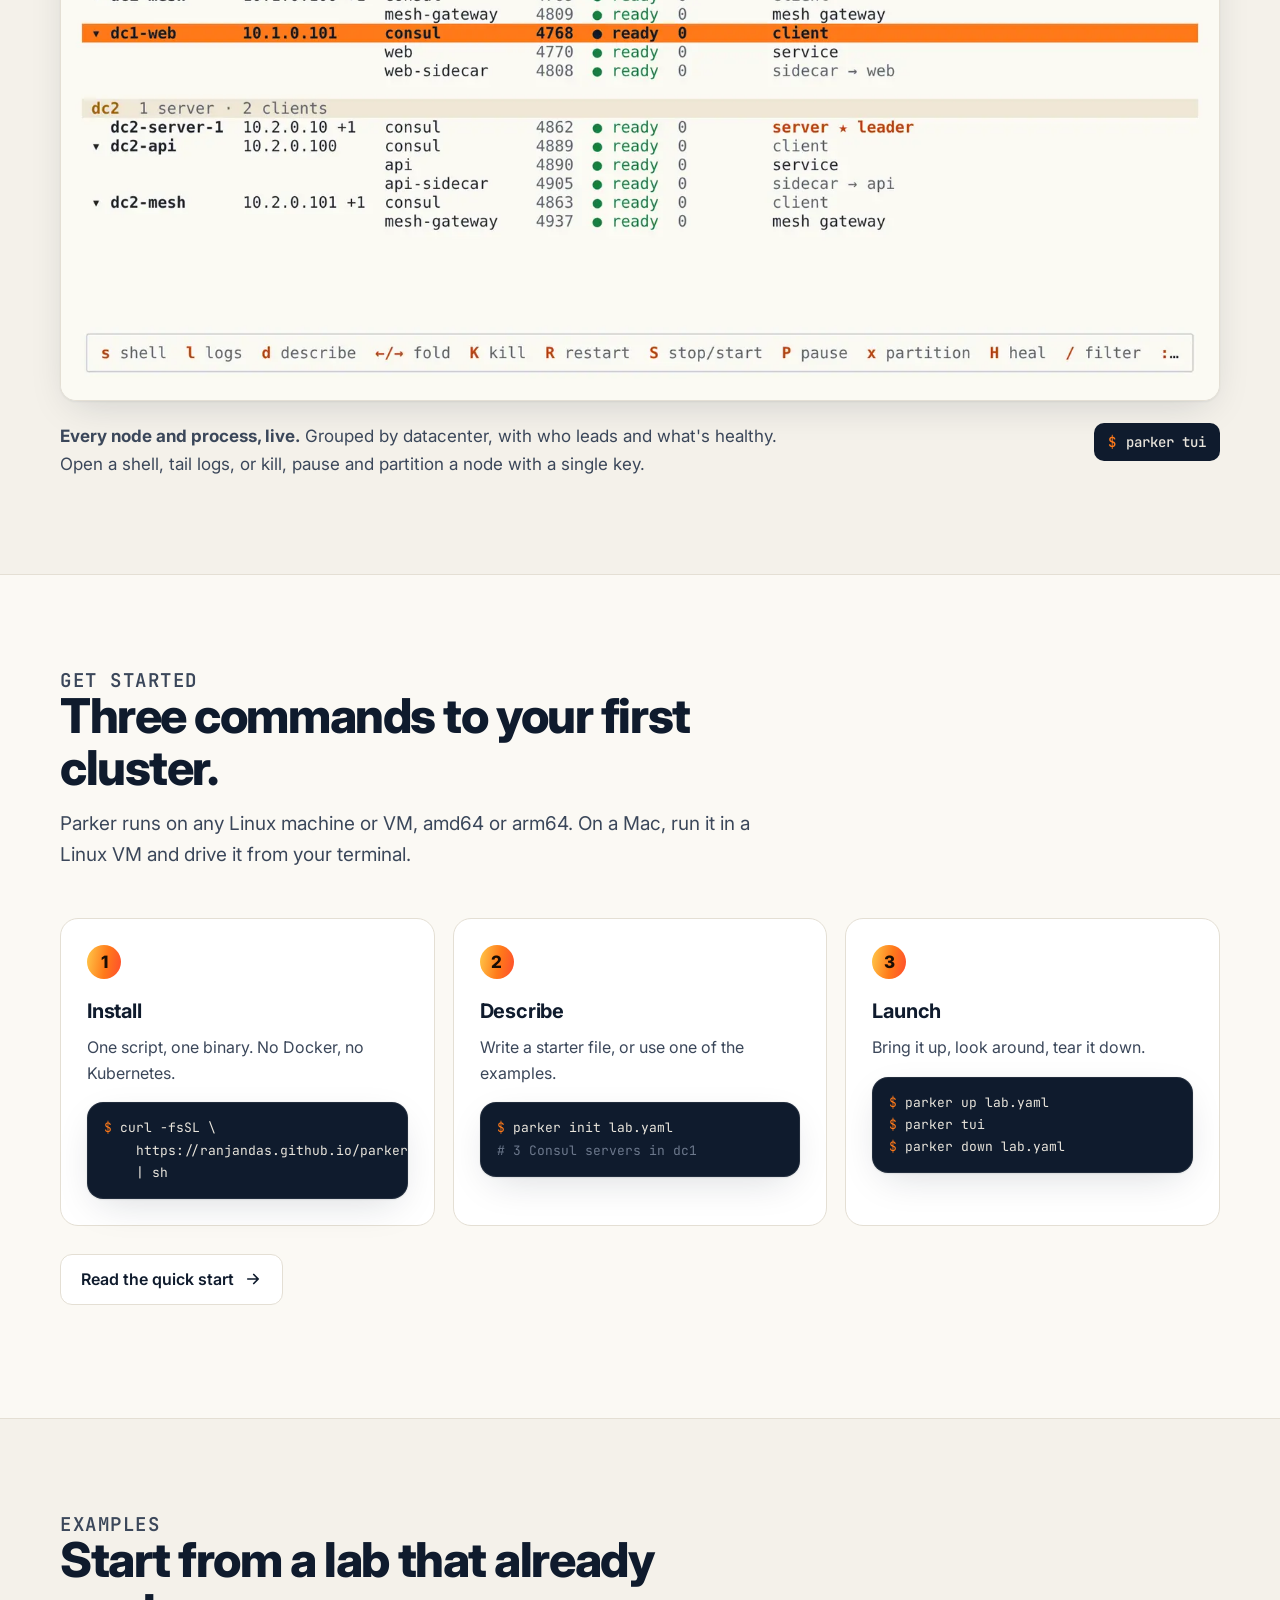
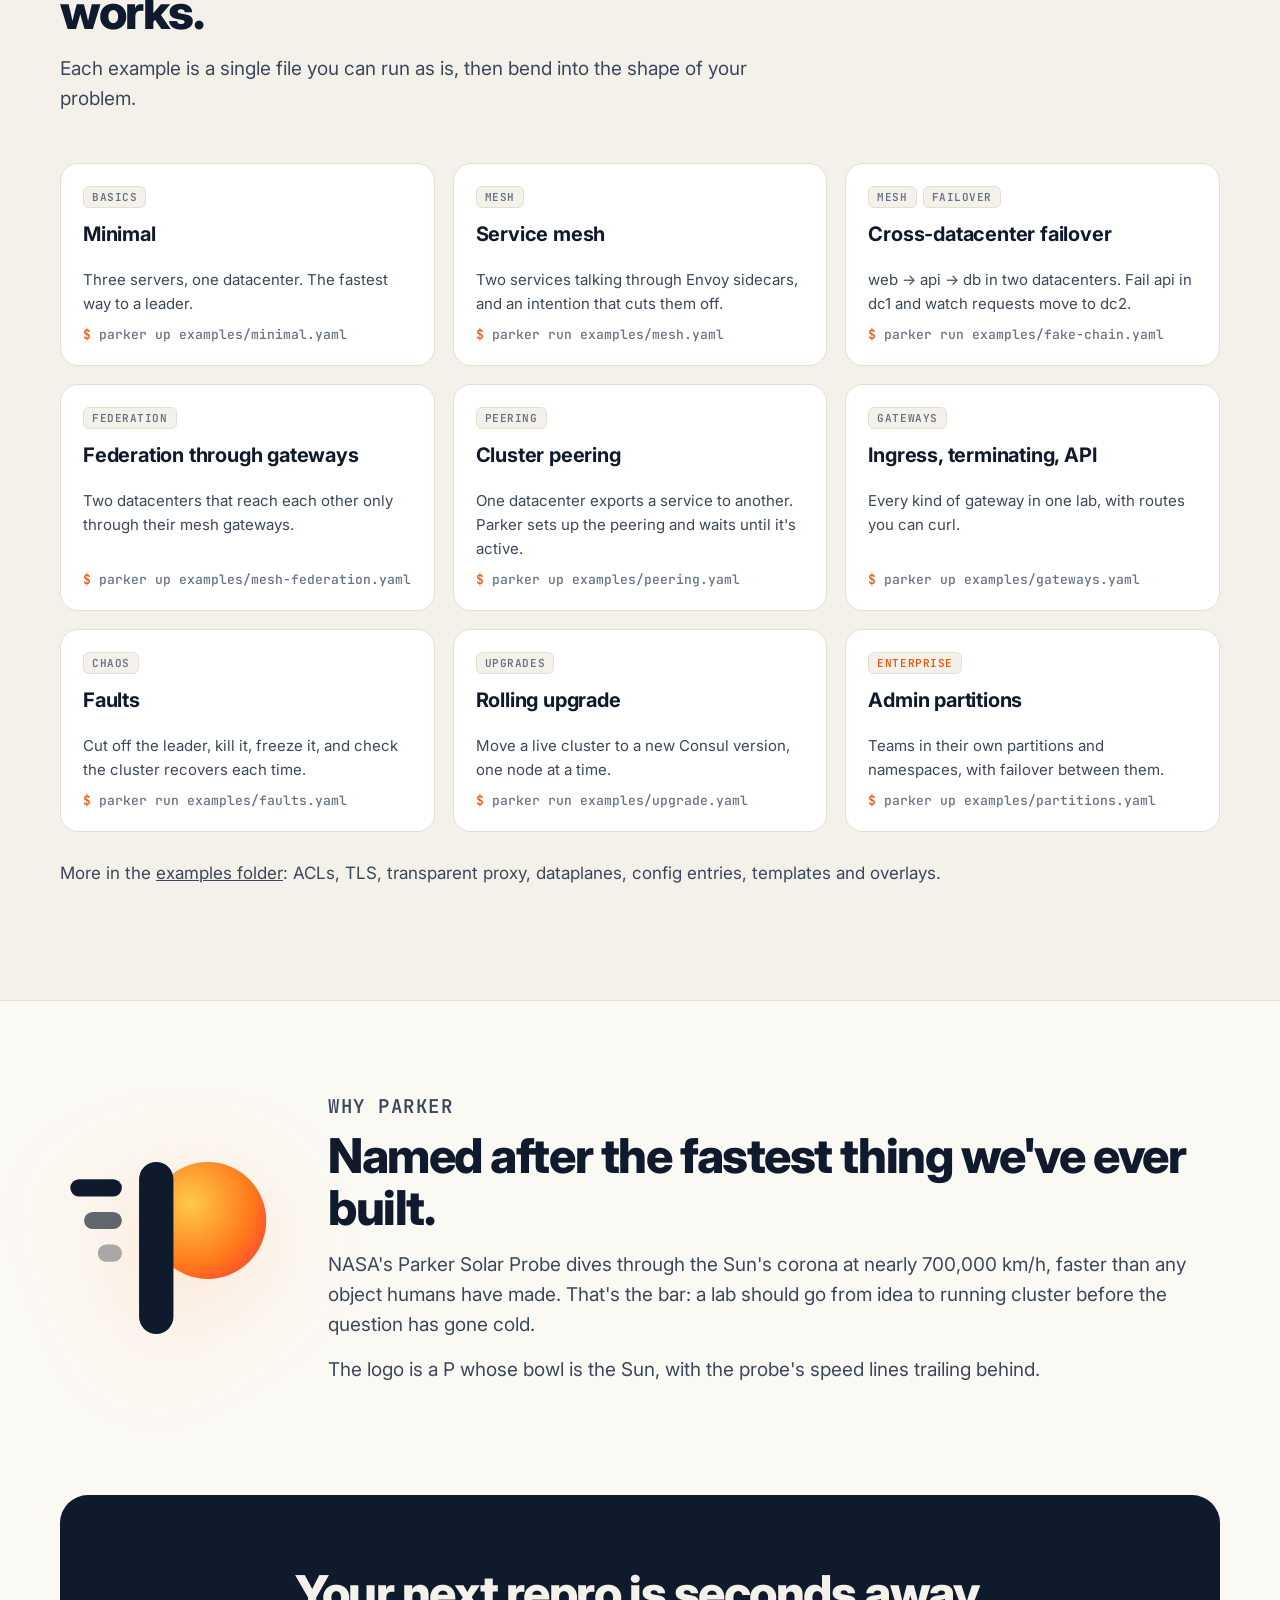
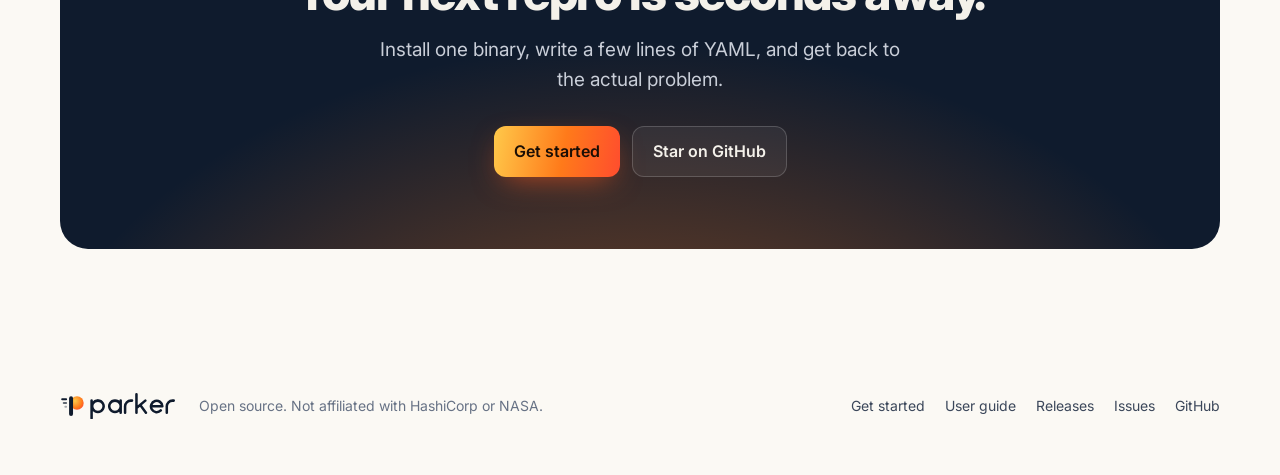
==== commit 36822ecb: "Release a signed macOS build with parker machine support The darwin build now uses cgo (Virtualizati" ====
--- a/site/index.html
+++ b/site/index.html
@@ -157,7 +157,7 @@
         <div class="card reveal">
           <div class="ico"><svg viewBox="0 0 24 24" fill="none" stroke="currentColor" stroke-width="2" stroke-linecap="round" stroke-linejoin="round"><rect x="2" y="3" width="20" height="14" rx="2"/><path d="M8 21h8M12 17v4"/></svg></div>
           <h3>From your laptop</h3>
-          <p>Run labs on a Linux VM and drive them from your Mac with the same commands. No root needed either: rootless mode keeps labs in your own sandbox.</p>
+          <p>On a Mac, <code>parker machine</code> runs labs in a local Linux VM it sets up for you; or drive a Linux host from anywhere with the same commands. No root needed either: rootless mode keeps labs in your own sandbox.</p>
         </div>
       </div>
     </div>
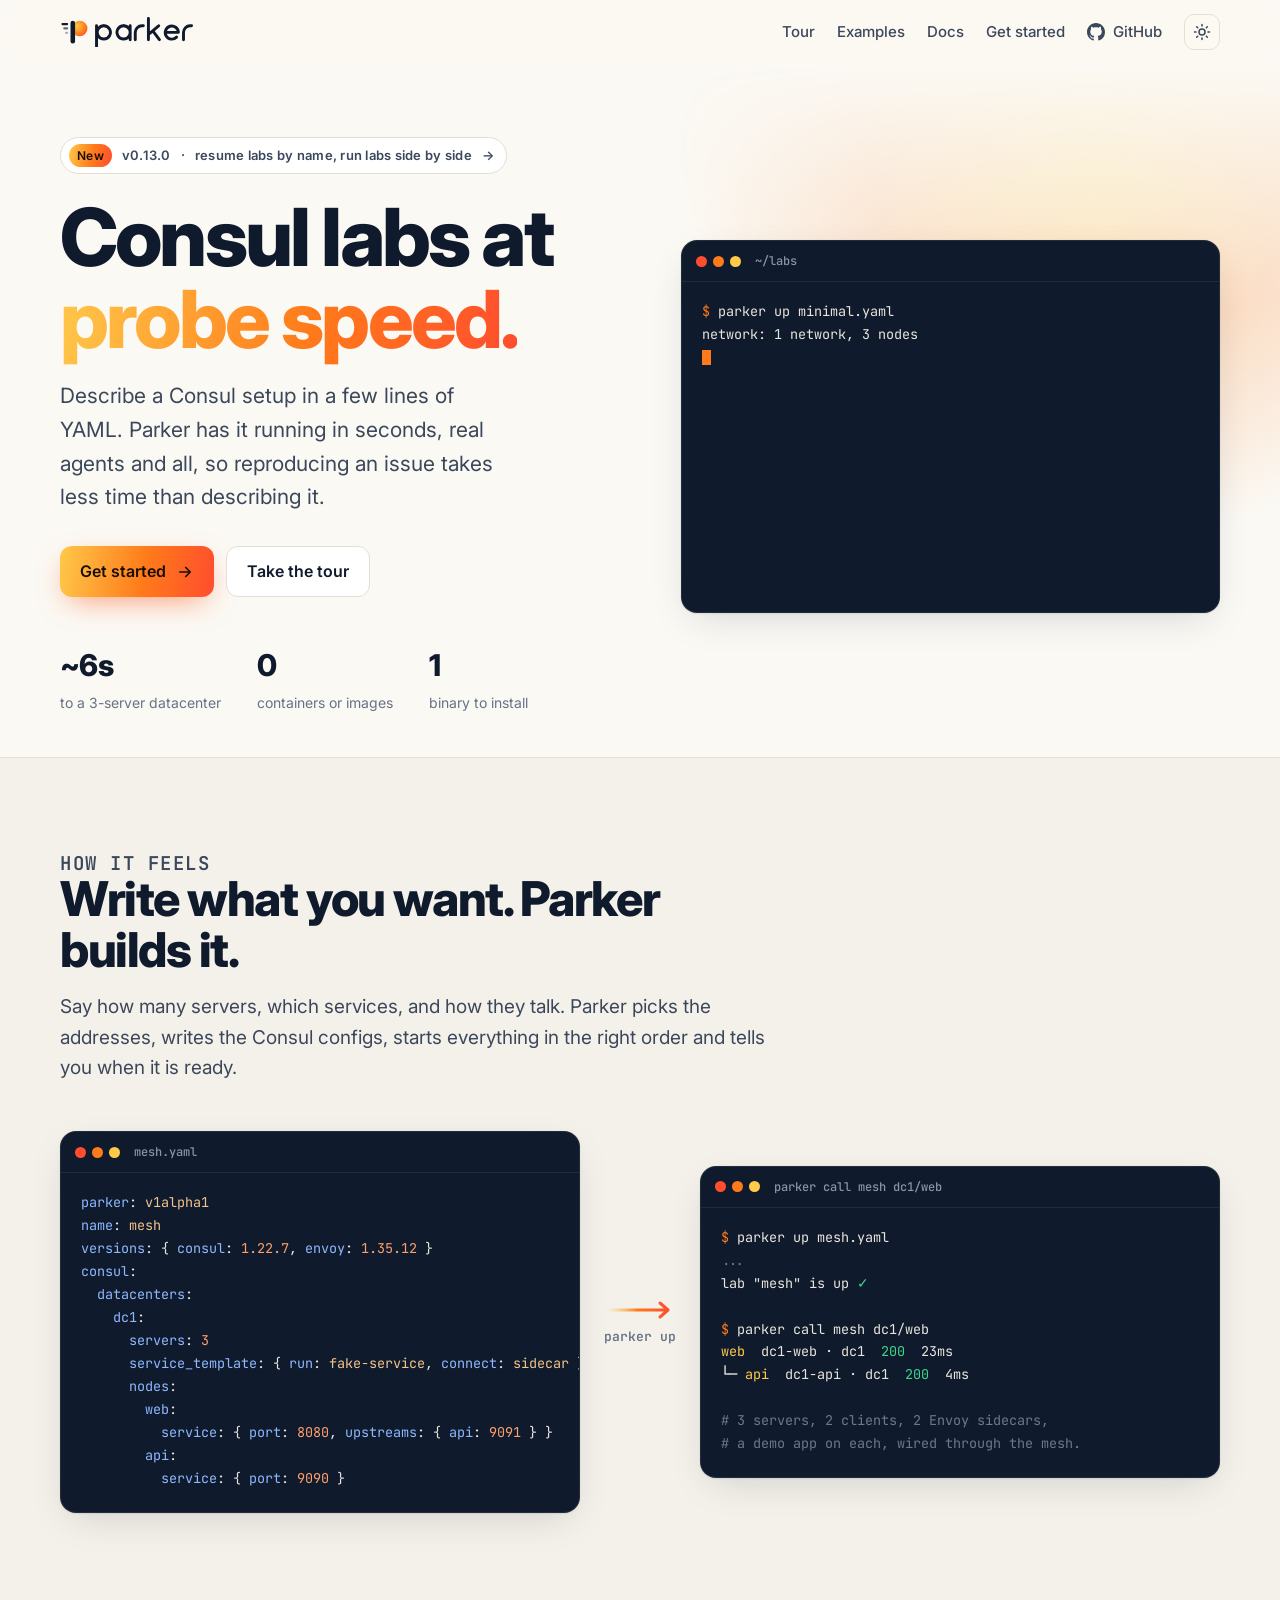
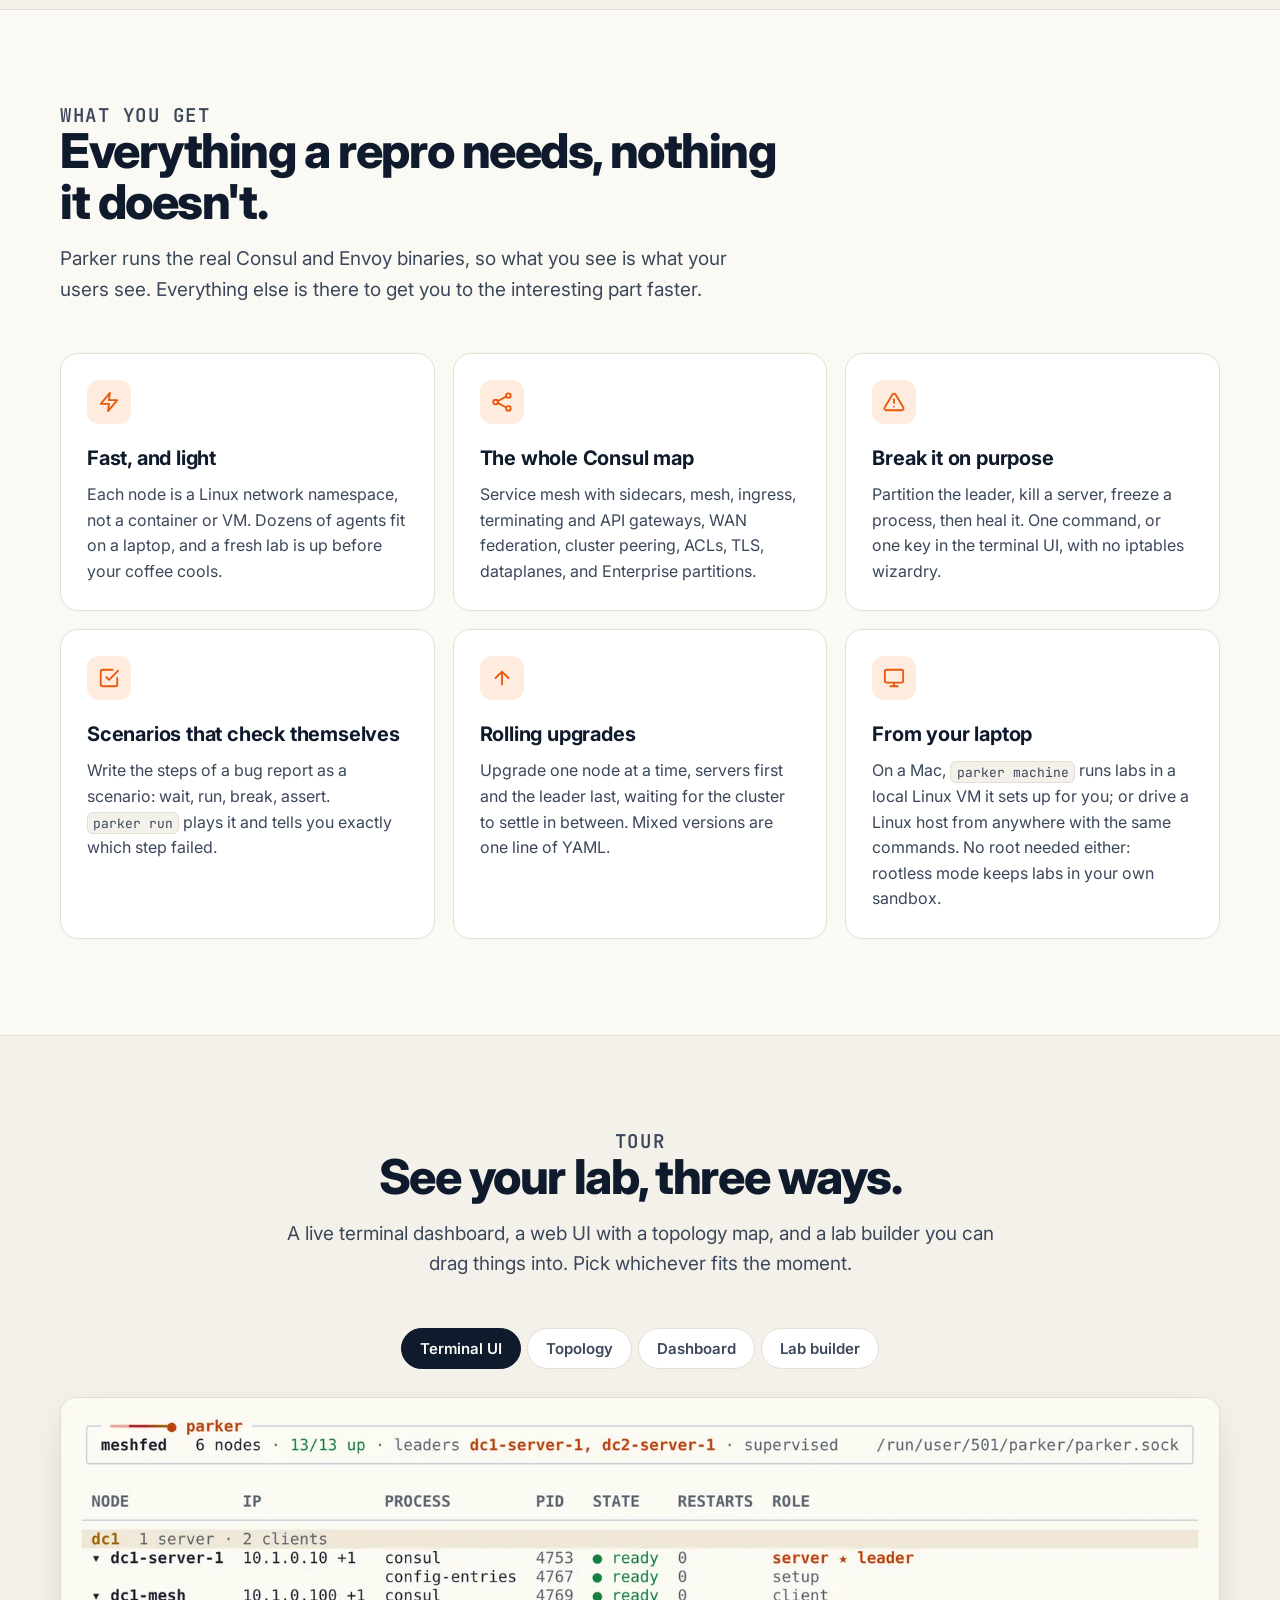
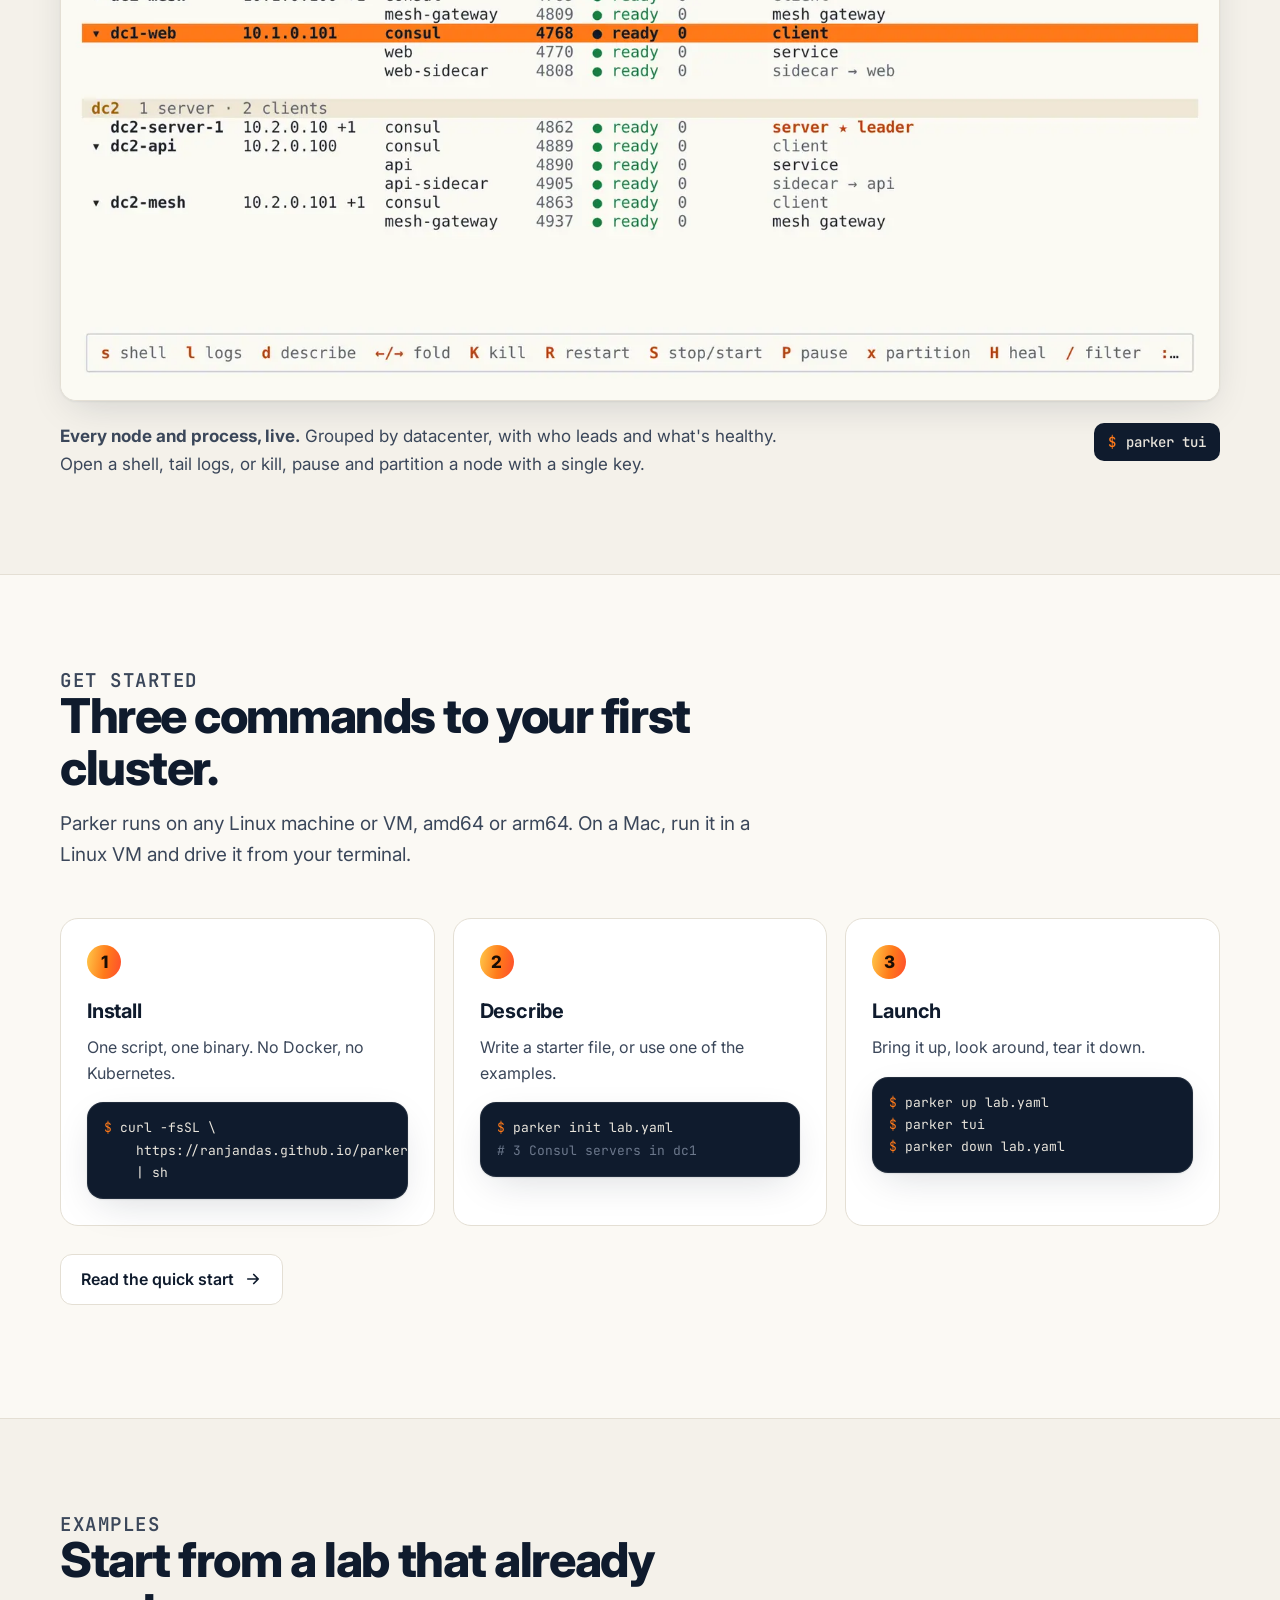
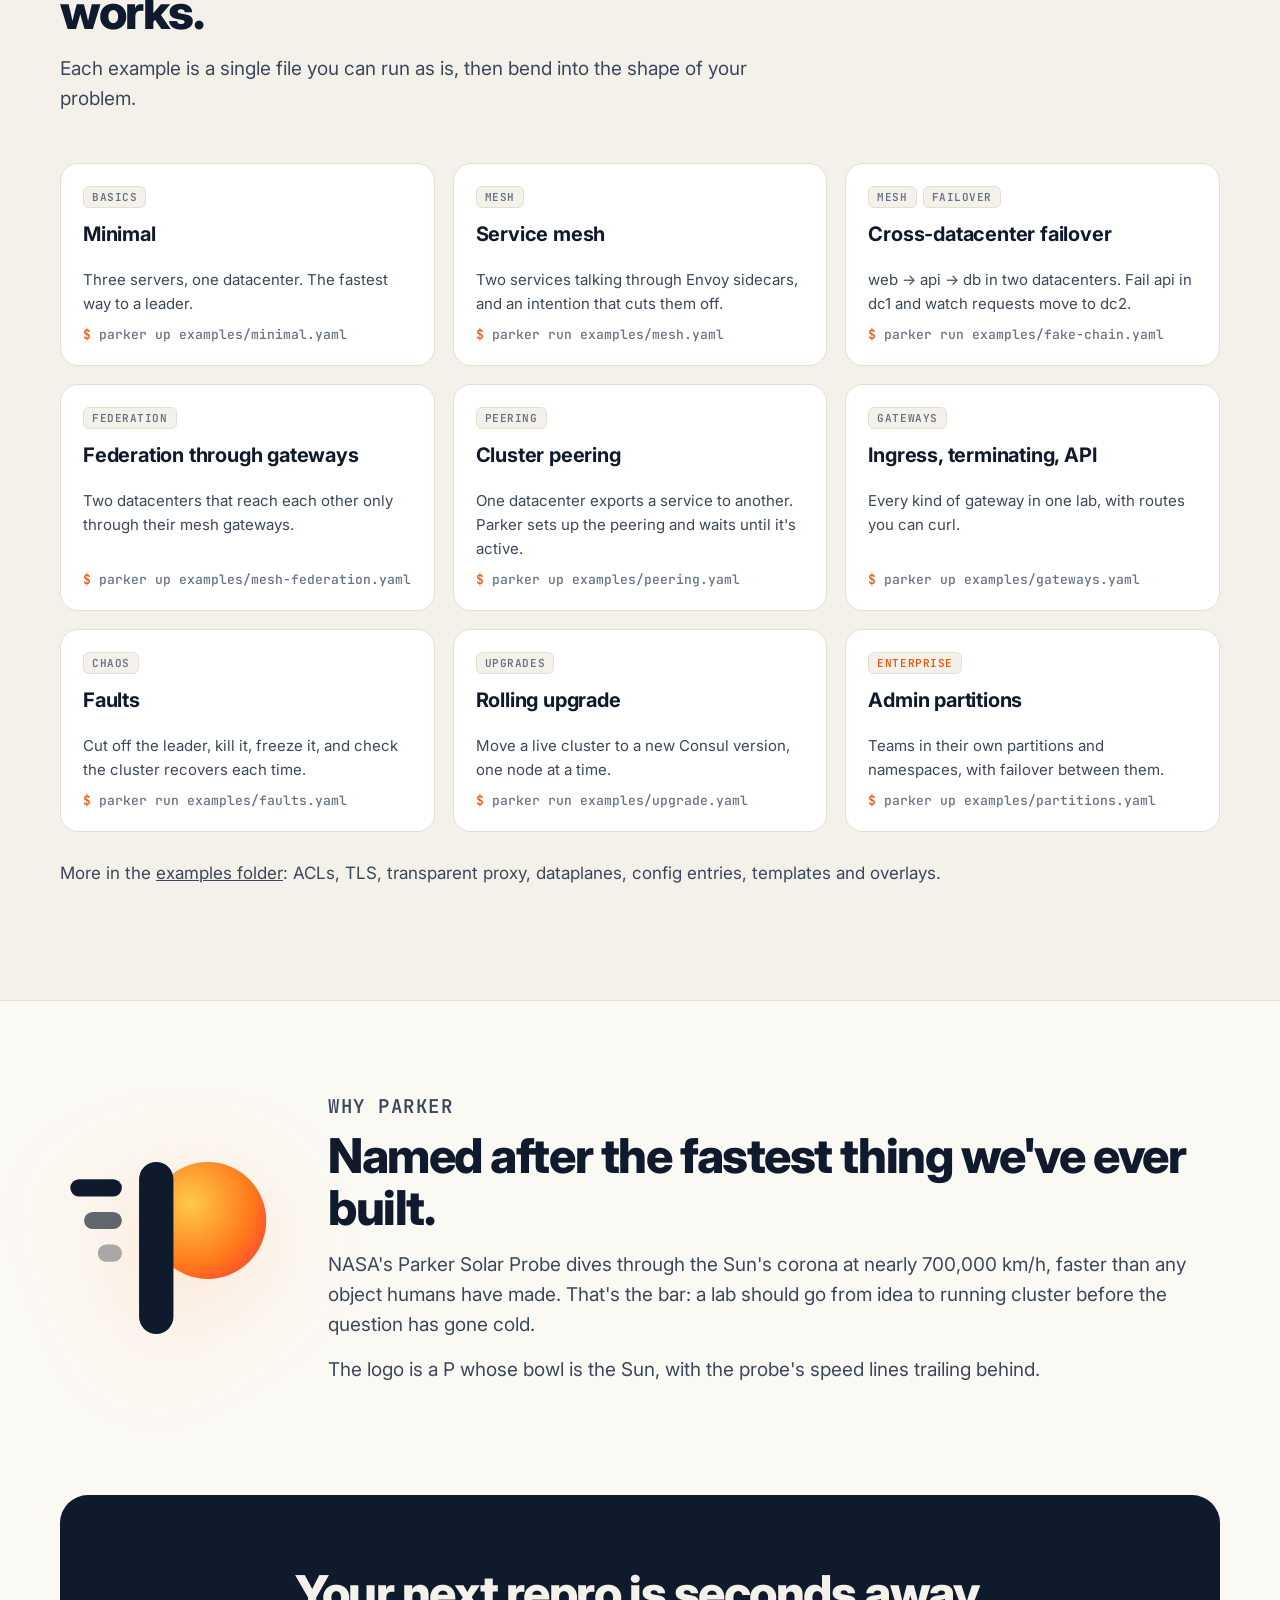
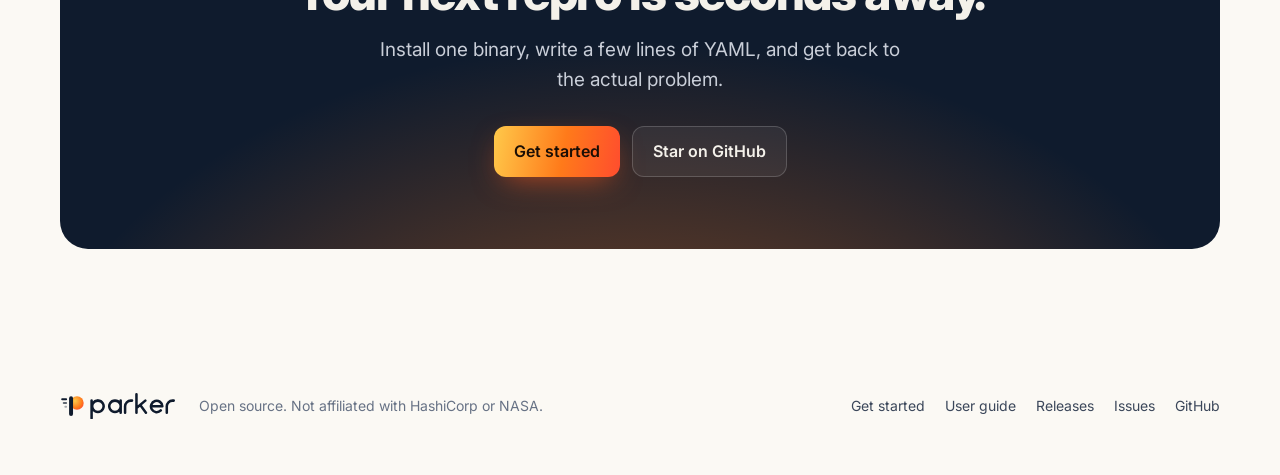
==== commit 70bf4f8e: "site: take the release headline from the release title, not the page The homepage badge fetched the " ====
--- a/site/index.html
+++ b/site/index.html
@@ -51,7 +51,7 @@
     <div class="wrap hero-grid">
       <div>
         <a class="eyebrow" href="https://github.com/Ranjandas/parker/releases/latest">
-          <span class="pill">New</span> <span data-version="tag">v0.10.0</span> · runtime log levels →
+          <span class="pill">New</span> <span data-version="tag">v0.13.0</span> · <span data-release="headline">resume labs by name, run labs side by side</span> →
         </a>
         <h1>Consul labs at <span class="sun-text">probe&nbsp;speed.</span></h1>
         <p class="lede">Describe a Consul setup in a few lines of YAML. Parker has it running in seconds, real agents and all, so reproducing an issue takes less time than describing it.</p>
